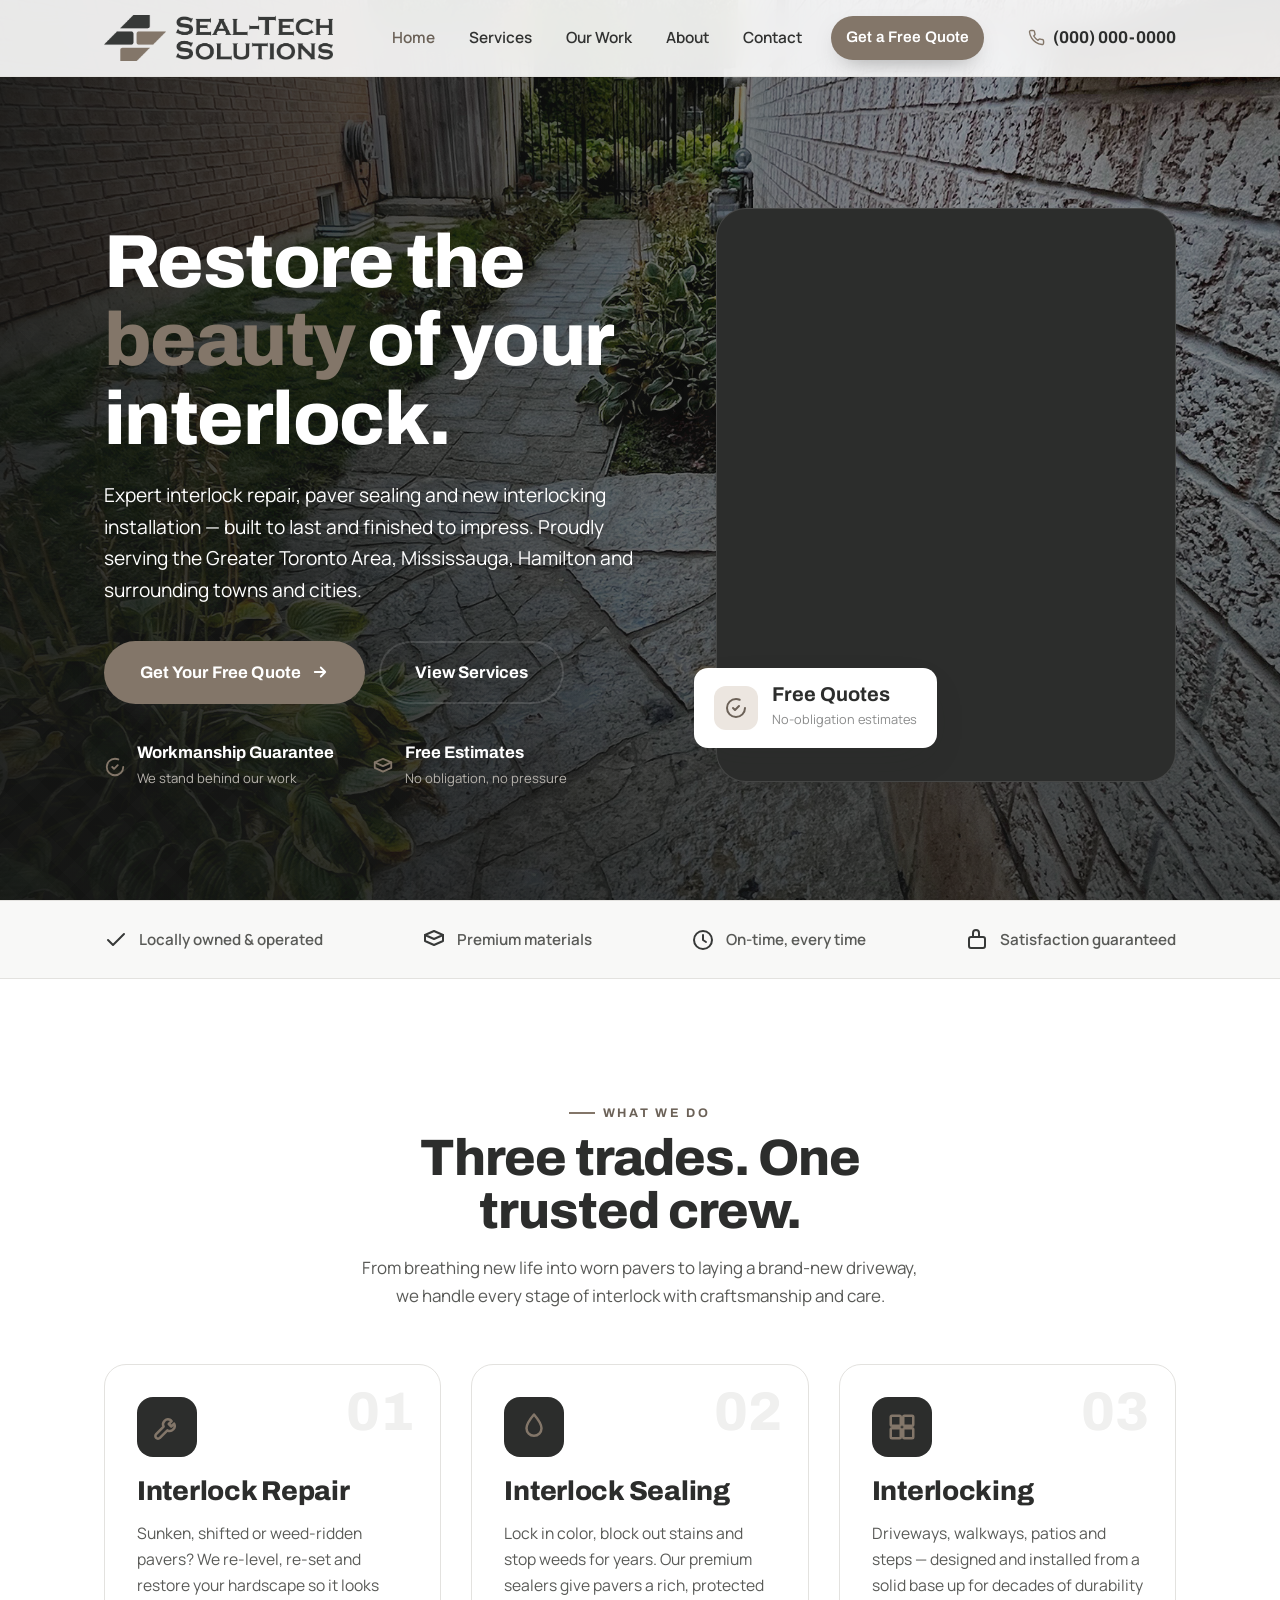
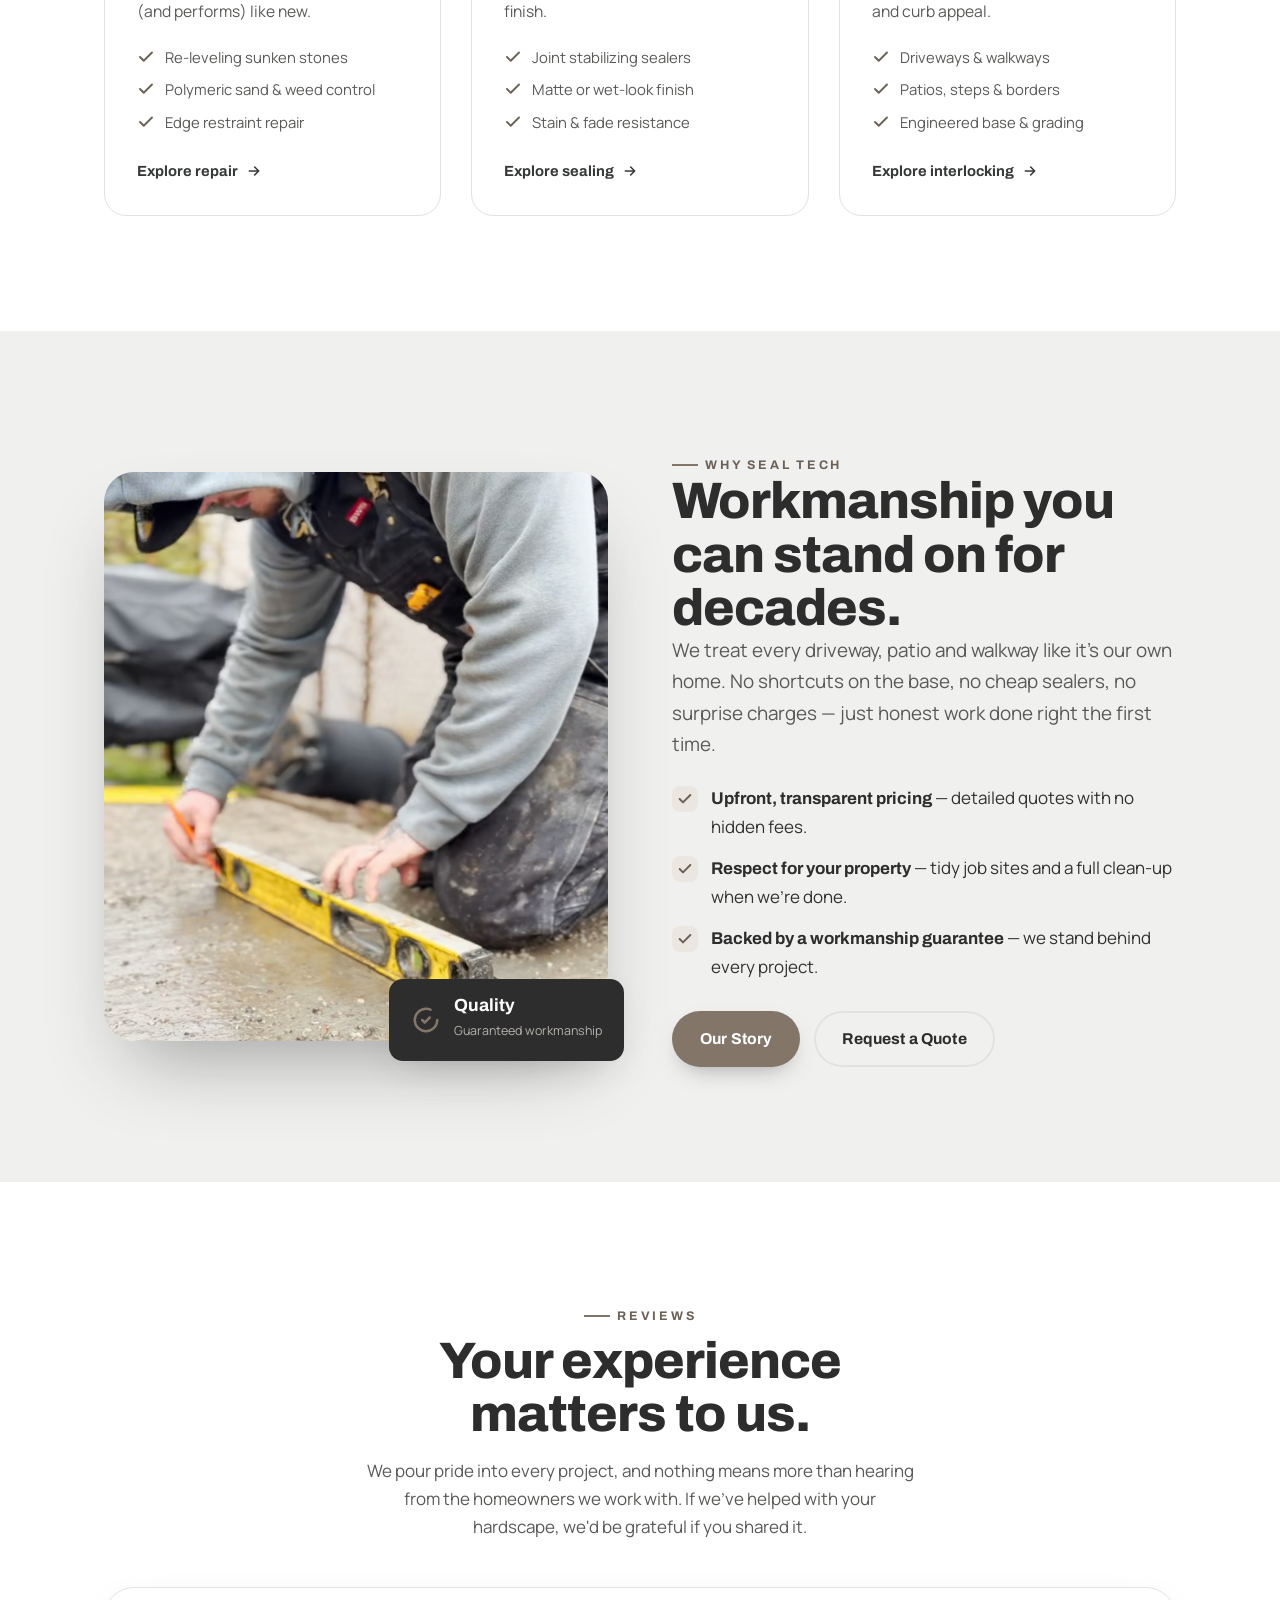
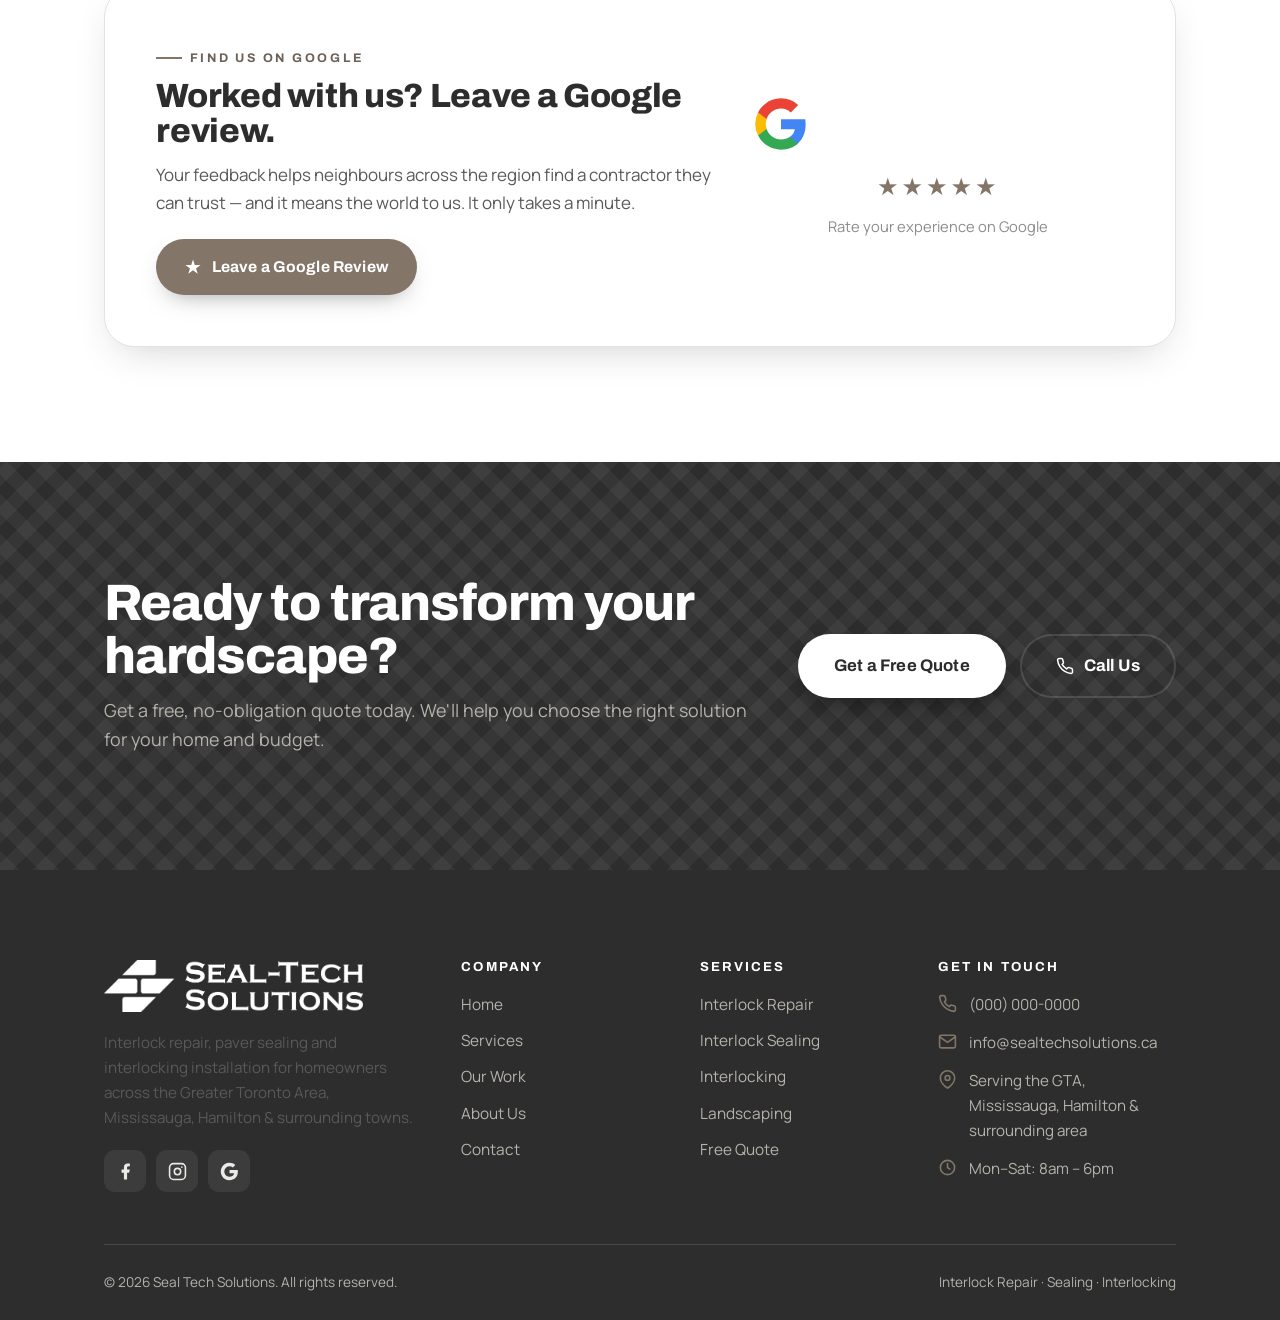
==== index.html @ 2e213508 "Add files via upload" ====
<!DOCTYPE html>
<html lang="en">
<head>
  <meta charset="UTF-8" />
  <meta name="viewport" content="width=device-width, initial-scale=1.0" />
  <title>Seal Tech Solutions | Interlock Repair, Sealing &amp; Interlocking — GTA, Mississauga &amp; Hamilton</title>
  <meta name="description" content="Seal Tech Solutions delivers expert interlock repair, paver sealing and interlocking installation across the Greater Toronto Area, Mississauga, Hamilton & surrounding towns and cities. Get a free quote today." />
  <meta name="theme-color" content="#373938" />
  <link rel="icon" href="assets/favicon.svg" type="image/svg+xml" />

  <!-- Open Graph -->
  <meta property="og:title" content="Seal Tech Solutions — Interlock Repair, Sealing & Interlocking" />
  <meta property="og:description" content="Professional interlock repair, paver sealing and interlocking across the Greater Toronto Area, Mississauga & Hamilton." />
  <meta property="og:type" content="website" />

  <!-- Fonts -->
  <link rel="preconnect" href="https://fonts.googleapis.com" />
  <link rel="preconnect" href="https://fonts.gstatic.com" crossorigin />
  <link href="https://fonts.googleapis.com/css2?family=Archivo:wght@500;600;700;800;900&family=Manrope:wght@400;500;600;700&display=swap" rel="stylesheet" />

  <link rel="stylesheet" href="css/styles.css" />

  <!-- Local business structured data (helps Google) -->
  <script type="application/ld+json">
  {
    "@context": "https://schema.org",
    "@type": "GeneralContractor",
    "name": "Seal Tech Solutions",
    "description": "Interlock repair, paver sealing and interlocking installation.",
    "areaServed": ["Greater Toronto Area","Mississauga","Hamilton","Oakville","Burlington","Brampton","Vaughan","Markham","Milton"],
    "telephone": "+1-000-000-0000",
    "email": "info@sealtechsolutions.ca",
    "priceRange": "$$"
  }
  </script>
</head>
<body>
  <div class="scrim"></div>

  <!-- ===================== HEADER ===================== -->
  <header class="site-header">
    <div class="wrap">
      <a href="index.html" class="logo" aria-label="Seal-Tech Solutions home">
        <img class="logo-img" src="assets/sts-logo-dark.png" alt="Seal-Tech Solutions" />
      </a>

      <nav class="nav" aria-label="Primary">
        <a href="index.html" class="active">Home</a>
        <a href="services.html">Services</a>
        <a href="gallery.html">Our Work</a>
        <a href="about.html">About</a>
        <a href="contact.html">Contact</a>
        <div class="nav-cta"><a href="contact.html" class="btn">Get a Free Quote</a></div>
      </nav>

      <div class="nav-tools">
        <a href="tel:+10000000000" class="nav-phone">
          <svg viewBox="0 0 24 24" fill="none" stroke="currentColor" stroke-width="2" stroke-linecap="round" stroke-linejoin="round"><path d="M22 16.92v3a2 2 0 0 1-2.18 2 19.79 19.79 0 0 1-8.63-3.07 19.5 19.5 0 0 1-6-6 19.79 19.79 0 0 1-3.07-8.67A2 2 0 0 1 4.11 2h3a2 2 0 0 1 2 1.72c.13.96.36 1.9.7 2.81a2 2 0 0 1-.45 2.11L8.09 9.91a16 16 0 0 0 6 6l1.27-1.27a2 2 0 0 1 2.11-.45c.91.34 1.85.57 2.81.7A2 2 0 0 1 22 16.92z"/></svg>
          <span>(000) 000-0000</span>
        </a>
        <button class="nav-toggle" aria-label="Toggle menu" aria-expanded="false"><span></span></button>
      </div>
    </div>
  </header>

  <!-- ===================== HERO ===================== -->
  <section class="hero">
    <div class="hero__bg"></div>
    <div class="wrap">
      <div class="hero__grid">
        <div class="hero__copy">
          <h1 class="reveal">Restore the <span class="hl">beauty</span> of your interlock.</h1>
          <p class="reveal" data-d="2">Expert interlock repair, paver sealing and new interlocking installation — built to last and finished to impress. Proudly serving the Greater Toronto Area, Mississauga, Hamilton and surrounding towns and cities.</p>
          <div class="btn-row reveal" data-d="3">
            <a href="contact.html" class="btn btn--lg">Get Your Free Quote
              <svg viewBox="0 0 24 24" fill="none" stroke="currentColor" stroke-width="2.4" stroke-linecap="round" stroke-linejoin="round"><path d="M5 12h14M13 6l6 6-6 6"/></svg>
            </a>
            <a href="services.html" class="btn btn--ghost-dark btn--lg">View Services</a>
          </div>

          <div class="hero__trust reveal" data-d="4">
            <div class="t">
              <svg viewBox="0 0 24 24" fill="none" stroke="currentColor" stroke-width="2" stroke-linecap="round" stroke-linejoin="round"><path d="M9 12l2 2 4-4"/><path d="M21 12c0 4.97-4.03 9-9 9s-9-4.03-9-9 4.03-9 9-9c1.3 0 2.54.28 3.66.77"/></svg>
              <div><b>Workmanship Guarantee</b><span>We stand behind our work</span></div>
            </div>
            <div class="t">
              <svg viewBox="0 0 24 24" fill="none" stroke="currentColor" stroke-width="2" stroke-linecap="round" stroke-linejoin="round"><path d="M3 7l9-4 9 4-9 4-9-4z"/><path d="M3 7v6l9 4 9-4V7"/></svg>
              <div><b>Free Estimates</b><span>No obligation, no pressure</span></div>
            </div>
          </div>
        </div>

        <div class="hero__visual reveal" data-d="3">
          <div class="hero__card">
            <video class="hero__video" src="assets/sts-hero.mp4" autoplay muted loop playsinline preload="auto" aria-label="Seal-Tech Solutions crew at work"></video>
          </div>
          <div class="hero__chip">
            <span class="ic"><svg viewBox="0 0 24 24" fill="none" stroke="currentColor" stroke-width="2" stroke-linecap="round" stroke-linejoin="round"><path d="M9 12l2 2 4-4"/><path d="M21 12c0 4.97-4.03 9-9 9s-9-4.03-9-9 4.03-9 9-9c1.3 0 2.54.28 3.66.77"/></svg></span>
            <div><b style="font-size:1.25rem">Free Quotes</b><span>No-obligation estimates</span></div>
          </div>
        </div>
      </div>
    </div>
  </section>

  <!-- ===================== TRUST BAR ===================== -->
  <div class="trustbar">
    <div class="wrap">
      <div class="ti"><svg viewBox="0 0 24 24" fill="none" stroke="currentColor" stroke-width="2" stroke-linecap="round" stroke-linejoin="round"><path d="M20 6L9 17l-5-5"/></svg> Locally owned &amp; operated</div>
      <div class="ti"><svg viewBox="0 0 24 24" fill="none" stroke="currentColor" stroke-width="2" stroke-linecap="round" stroke-linejoin="round"><path d="M3 7l9-4 9 4-9 4-9-4z"/><path d="M3 7v6l9 4 9-4V7"/></svg> Premium materials</div>
      <div class="ti"><svg viewBox="0 0 24 24" fill="none" stroke="currentColor" stroke-width="2" stroke-linecap="round" stroke-linejoin="round"><circle cx="12" cy="12" r="9"/><path d="M12 7v5l3 2"/></svg> On-time, every time</div>
      <div class="ti"><svg viewBox="0 0 24 24" fill="none" stroke="currentColor" stroke-width="2" stroke-linecap="round" stroke-linejoin="round"><path d="M14 9V5a3 3 0 0 0-6 0v4"/><rect x="4" y="9" width="16" height="11" rx="2"/></svg> Satisfaction guaranteed</div>
    </div>
  </div>

  <!-- ===================== SERVICES ===================== -->
  <section class="section" id="services">
    <div class="wrap">
      <div class="head center reveal">
        <span class="eyebrow">What We Do</span>
        <h2>Three trades. One trusted crew.</h2>
        <p>From breathing new life into worn pavers to laying a brand-new driveway, we handle every stage of interlock with craftsmanship and care.</p>
      </div>

      <div class="grid cols-3" style="margin-top: 54px">
        <!-- Repair -->
        <article class="card svc reveal" data-d="1">
          <span class="svc__num">01</span>
          <div class="svc__ic"><svg viewBox="0 0 24 24" fill="none" stroke="currentColor" stroke-width="2" stroke-linecap="round" stroke-linejoin="round"><path d="M14.7 6.3a4 4 0 0 0-5.4 5.4l-6 6a2 2 0 1 0 3 3l6-6a4 4 0 0 0 5.4-5.4l-2.3 2.3-2-2 2.3-2.3z"/></svg></div>
          <h3>Interlock Repair</h3>
          <p>Sunken, shifted or weed-ridden pavers? We re-level, re-set and restore your hardscape so it looks (and performs) like new.</p>
          <ul>
            <li><svg viewBox="0 0 24 24" fill="none" stroke="currentColor" stroke-width="2.5" stroke-linecap="round" stroke-linejoin="round"><path d="M20 6L9 17l-5-5"/></svg> Re-leveling sunken stones</li>
            <li><svg viewBox="0 0 24 24" fill="none" stroke="currentColor" stroke-width="2.5" stroke-linecap="round" stroke-linejoin="round"><path d="M20 6L9 17l-5-5"/></svg> Polymeric sand &amp; weed control</li>
            <li><svg viewBox="0 0 24 24" fill="none" stroke="currentColor" stroke-width="2.5" stroke-linecap="round" stroke-linejoin="round"><path d="M20 6L9 17l-5-5"/></svg> Edge restraint repair</li>
          </ul>
          <a href="services.html#repair" class="svc__link">Explore repair
            <svg viewBox="0 0 24 24" fill="none" stroke="currentColor" stroke-width="2.4" stroke-linecap="round" stroke-linejoin="round"><path d="M5 12h14M13 6l6 6-6 6"/></svg>
          </a>
        </article>

        <!-- Sealing -->
        <article class="card svc reveal" data-d="2">
          <span class="svc__num">02</span>
          <div class="svc__ic"><svg viewBox="0 0 24 24" fill="none" stroke="currentColor" stroke-width="2" stroke-linecap="round" stroke-linejoin="round"><path d="M12 2s6 7 6 11a6 6 0 0 1-12 0c0-4 6-11 6-11z"/></svg></div>
          <h3>Interlock Sealing</h3>
          <p>Lock in color, block out stains and stop weeds for years. Our premium sealers give pavers a rich, protected finish.</p>
          <ul>
            <li><svg viewBox="0 0 24 24" fill="none" stroke="currentColor" stroke-width="2.5" stroke-linecap="round" stroke-linejoin="round"><path d="M20 6L9 17l-5-5"/></svg> Joint stabilizing sealers</li>
            <li><svg viewBox="0 0 24 24" fill="none" stroke="currentColor" stroke-width="2.5" stroke-linecap="round" stroke-linejoin="round"><path d="M20 6L9 17l-5-5"/></svg> Matte or wet-look finish</li>
            <li><svg viewBox="0 0 24 24" fill="none" stroke="currentColor" stroke-width="2.5" stroke-linecap="round" stroke-linejoin="round"><path d="M20 6L9 17l-5-5"/></svg> Stain &amp; fade resistance</li>
          </ul>
          <a href="services.html#sealing" class="svc__link">Explore sealing
            <svg viewBox="0 0 24 24" fill="none" stroke="currentColor" stroke-width="2.4" stroke-linecap="round" stroke-linejoin="round"><path d="M5 12h14M13 6l6 6-6 6"/></svg>
          </a>
        </article>

        <!-- Interlocking -->
        <article class="card svc reveal" data-d="3">
          <span class="svc__num">03</span>
          <div class="svc__ic"><svg viewBox="0 0 24 24" fill="none" stroke="currentColor" stroke-width="2" stroke-linecap="round" stroke-linejoin="round"><rect x="3" y="3" width="8" height="8" rx="1"/><rect x="13" y="3" width="8" height="8" rx="1"/><rect x="3" y="13" width="8" height="8" rx="1"/><rect x="13" y="13" width="8" height="8" rx="1"/></svg></div>
          <h3>Interlocking</h3>
          <p>Driveways, walkways, patios and steps — designed and installed from a solid base up for decades of durability and curb appeal.</p>
          <ul>
            <li><svg viewBox="0 0 24 24" fill="none" stroke="currentColor" stroke-width="2.5" stroke-linecap="round" stroke-linejoin="round"><path d="M20 6L9 17l-5-5"/></svg> Driveways &amp; walkways</li>
            <li><svg viewBox="0 0 24 24" fill="none" stroke="currentColor" stroke-width="2.5" stroke-linecap="round" stroke-linejoin="round"><path d="M20 6L9 17l-5-5"/></svg> Patios, steps &amp; borders</li>
            <li><svg viewBox="0 0 24 24" fill="none" stroke="currentColor" stroke-width="2.5" stroke-linecap="round" stroke-linejoin="round"><path d="M20 6L9 17l-5-5"/></svg> Engineered base &amp; grading</li>
          </ul>
          <a href="services.html#interlocking" class="svc__link">Explore interlocking
            <svg viewBox="0 0 24 24" fill="none" stroke="currentColor" stroke-width="2.4" stroke-linecap="round" stroke-linejoin="round"><path d="M5 12h14M13 6l6 6-6 6"/></svg>
          </a>
        </article>
      </div>
    </div>
  </section>

  <!-- ===================== WHY CHOOSE / SPLIT ===================== -->
  <section class="section section--mist">
    <div class="wrap">
      <div class="split">
        <div class="split__media reveal">
          <img src="assets/why-jack.png" alt="Seal-Tech Solutions crew leveling pavers with precision" style="width:100%;height:auto;display:block;border-radius:var(--r-xl);box-shadow:var(--shadow-lg)" />
          <div class="media-badge">
            <svg viewBox="0 0 24 24" fill="none" stroke="currentColor" stroke-width="2" stroke-linecap="round" stroke-linejoin="round"><path d="M9 12l2 2 4-4"/><path d="M21 12c0 4.97-4.03 9-9 9s-9-4.03-9-9 4.03-9 9-9c1.3 0 2.54.28 3.66.77"/></svg>
            <div><b style="font-size:1.1rem">Quality</b><span>Guaranteed workmanship</span></div>
          </div>
        </div>
        <div class="split__copy reveal" data-d="1">
          <span class="eyebrow">Why Seal Tech</span>
          <h2>Workmanship you can stand on for decades.</h2>
          <p class="lead">We treat every driveway, patio and walkway like it's our own home. No shortcuts on the base, no cheap sealers, no surprise charges — just honest work done right the first time.</p>
          <ul class="checklist">
            <li><span class="ck"><svg viewBox="0 0 24 24" fill="none" stroke="currentColor" stroke-width="3" stroke-linecap="round" stroke-linejoin="round"><path d="M20 6L9 17l-5-5"/></svg></span><span><b>Upfront, transparent pricing</b> — detailed quotes with no hidden fees.</span></li>
            <li><span class="ck"><svg viewBox="0 0 24 24" fill="none" stroke="currentColor" stroke-width="3" stroke-linecap="round" stroke-linejoin="round"><path d="M20 6L9 17l-5-5"/></svg></span><span><b>Respect for your property</b> — tidy job sites and a full clean-up when we're done.</span></li>
            <li><span class="ck"><svg viewBox="0 0 24 24" fill="none" stroke="currentColor" stroke-width="3" stroke-linecap="round" stroke-linejoin="round"><path d="M20 6L9 17l-5-5"/></svg></span><span><b>Backed by a workmanship guarantee</b> — we stand behind every project.</span></li>
          </ul>
          <div class="btn-row" style="margin-top:30px">
            <a href="about.html" class="btn">Our Story</a>
            <a href="contact.html" class="btn btn--ghost">Request a Quote</a>
          </div>
        </div>
      </div>
    </div>
  </section>

  <!-- ===================== REVIEWS + GOOGLE CTA ===================== -->
  <section class="section" id="reviews">
    <div class="wrap">
      <div class="head center reveal">
        <span class="eyebrow">Reviews</span>
        <h2>Your experience matters to us.</h2>
        <p>We pour pride into every project, and nothing means more than hearing from the homeowners we work with. If we've helped with your hardscape, we'd be grateful if you shared it.</p>
      </div>

      <!-- Google review collection CTA -->
      <div class="gcta reveal" style="margin-top:46px">
        <div class="gcta__copy">
          <span class="eyebrow">Find Us On Google</span>
          <h3 style="font-size:clamp(1.5rem,3vw,2.1rem);margin-top:10px">Worked with us? Leave a Google review.</h3>
          <p style="margin-top:12px">Your feedback helps neighbours across the region find a contractor they can trust — and it means the world to us. It only takes a minute.</p>
          <div class="btn-row" style="margin-top:22px">
            <!-- TODO: replace href with your Google review short-link (e.g. https://g.page/r/XXXX/review) -->
            <a href="https://search.google.com/local/writereview?placeid=YOUR_PLACE_ID" target="_blank" rel="noopener" class="btn">
              <svg viewBox="0 0 24 24" width="18" height="18"><path fill="#fff" d="M12 2l2.4 7.4H22l-6 4.5 2.3 7.1-6.3-4.6L5.7 21l2.3-7.1-6-4.5h7.6z"/></svg>
              Leave a Google Review
            </a>
          </div>
        </div>
        <div class="gcta__score">
          <svg viewBox="0 0 24 24" width="56" height="56" aria-hidden="true"><path fill="#4285F4" d="M22.56 12.25c0-.78-.07-1.53-.2-2.25H12v4.26h5.92a5.06 5.06 0 0 1-2.2 3.32v2.77h3.57c2.08-1.92 3.27-4.74 3.27-8.1z"/><path fill="#34A853" d="M12 23c2.97 0 5.46-.98 7.28-2.66l-3.57-2.77c-.98.66-2.23 1.06-3.71 1.06-2.86 0-5.29-1.93-6.16-4.53H2.18v2.84A11 11 0 0 0 12 23z"/><path fill="#FBBC05" d="M5.84 14.1a6.6 6.6 0 0 1 0-4.2V7.06H2.18a11 11 0 0 0 0 9.88l3.66-2.84z"/><path fill="#EA4335" d="M12 5.38c1.62 0 3.06.56 4.21 1.64l3.15-3.15C17.45 2.09 14.97 1 12 1 7.7 1 3.99 3.47 2.18 7.06l3.66 2.84C6.71 7.31 9.14 5.38 12 5.38z"/></svg>
          <div class="stars" style="margin-top:14px">★★★★★</div>
          <div class="sub">Rate your experience on Google</div>
        </div>
      </div>
    </div>
  </section>

  <!-- ===================== CTA BAND ===================== -->
  <section class="section ctaband paver-bg">
    <div class="wrap">
      <div class="inner">
        <div class="reveal">
          <h2>Ready to transform your hardscape?</h2>
          <p>Get a free, no-obligation quote today. We'll help you choose the right solution for your home and budget.</p>
        </div>
        <div class="btn-row reveal" data-d="1">
          <a href="contact.html" class="btn btn--on-dark btn--lg">Get a Free Quote</a>
          <a href="tel:+10000000000" class="btn btn--ghost-dark btn--lg">
            <svg viewBox="0 0 24 24" fill="none" stroke="currentColor" stroke-width="2" stroke-linecap="round" stroke-linejoin="round"><path d="M22 16.92v3a2 2 0 0 1-2.18 2 19.79 19.79 0 0 1-8.63-3.07 19.5 19.5 0 0 1-6-6 19.79 19.79 0 0 1-3.07-8.67A2 2 0 0 1 4.11 2h3a2 2 0 0 1 2 1.72c.13.96.36 1.9.7 2.81a2 2 0 0 1-.45 2.11L8.09 9.91a16 16 0 0 0 6 6l1.27-1.27a2 2 0 0 1 2.11-.45c.91.34 1.85.57 2.81.7A2 2 0 0 1 22 16.92z"/></svg>
            Call Us
          </a>
        </div>
      </div>
    </div>
  </section>

  <!-- ===================== FOOTER ===================== -->
  <footer class="footer">
    <div class="wrap">
      <div class="footer__top">
        <div>
          <a href="index.html" class="logo">
            <img class="logo-img logo-img--light" src="assets/sts-logo.png" alt="Seal-Tech Solutions" style="height:52px" />
          </a>
          <p class="footer__about">Interlock repair, paver sealing and interlocking installation for homeowners across the Greater Toronto Area, Mississauga, Hamilton &amp; surrounding towns.</p>
          <div class="footer__social">
            <a href="#" aria-label="Facebook"><svg viewBox="0 0 24 24" fill="currentColor"><path d="M14 13.5h2.5l1-4H14v-2c0-1.03 0-2 2-2h1.5V2.14c-.33-.04-1.57-.14-2.88-.14C11.9 2 10 3.66 10 6.7v2.8H7v4h3V22h4z"/></svg></a>
            <a href="#" aria-label="Instagram"><svg viewBox="0 0 24 24" fill="none" stroke="currentColor" stroke-width="2"><rect x="2" y="2" width="20" height="20" rx="5"/><circle cx="12" cy="12" r="4"/><circle cx="17.5" cy="6.5" r="1" fill="currentColor" stroke="none"/></svg></a>
            <a href="#" aria-label="Google"><svg viewBox="0 0 24 24"><path fill="currentColor" d="M22.56 12.25c0-.78-.07-1.53-.2-2.25H12v4.26h5.92a5.06 5.06 0 0 1-2.2 3.32v2.77h3.57c2.08-1.92 3.27-4.74 3.27-8.1zM12 23c2.97 0 5.46-.98 7.28-2.66l-3.57-2.77c-.98.66-2.23 1.06-3.71 1.06-2.86 0-5.29-1.93-6.16-4.53H2.18v2.84A11 11 0 0 0 12 23zm-6.16-8.9a6.6 6.6 0 0 1 0-4.2V7.06H2.18a11 11 0 0 0 0 9.88zM12 5.38c1.62 0 3.06.56 4.21 1.64l3.15-3.15C17.45 2.09 14.97 1 12 1 7.7 1 3.99 3.47 2.18 7.06l3.66 2.84C6.71 7.31 9.14 5.38 12 5.38z"/></svg></a>
          </div>
        </div>
        <div>
          <h4>Company</h4>
          <div class="footer__links">
            <a href="index.html">Home</a>
            <a href="services.html">Services</a>
            <a href="gallery.html">Our Work</a>
            <a href="about.html">About Us</a>
            <a href="contact.html">Contact</a>
          </div>
        </div>
        <div>
          <h4>Services</h4>
          <div class="footer__links">
            <a href="services.html#repair">Interlock Repair</a>
            <a href="services.html#sealing">Interlock Sealing</a>
            <a href="services.html#interlocking">Interlocking</a>
            <a href="services.html#landscaping">Landscaping</a>
            <a href="contact.html">Free Quote</a>
          </div>
        </div>
        <div>
          <h4>Get In Touch</h4>
          <ul class="footer__contact">
            <li><svg viewBox="0 0 24 24" fill="none" stroke="currentColor" stroke-width="2" stroke-linecap="round" stroke-linejoin="round"><path d="M22 16.92v3a2 2 0 0 1-2.18 2 19.79 19.79 0 0 1-8.63-3.07 19.5 19.5 0 0 1-6-6 19.79 19.79 0 0 1-3.07-8.67A2 2 0 0 1 4.11 2h3a2 2 0 0 1 2 1.72c.13.96.36 1.9.7 2.81a2 2 0 0 1-.45 2.11L8.09 9.91a16 16 0 0 0 6 6l1.27-1.27a2 2 0 0 1 2.11-.45c.91.34 1.85.57 2.81.7A2 2 0 0 1 22 16.92z"/></svg> <a href="tel:+10000000000">(000) 000-0000</a></li>
            <li><svg viewBox="0 0 24 24" fill="none" stroke="currentColor" stroke-width="2" stroke-linecap="round" stroke-linejoin="round"><rect x="2" y="4" width="20" height="16" rx="2"/><path d="m22 6-10 7L2 6"/></svg> <a href="mailto:info@sealtechsolutions.ca">info@sealtechsolutions.ca</a></li>
            <li><svg viewBox="0 0 24 24" fill="none" stroke="currentColor" stroke-width="2" stroke-linecap="round" stroke-linejoin="round"><path d="M21 10c0 7-9 13-9 13s-9-6-9-13a9 9 0 0 1 18 0z"/><circle cx="12" cy="10" r="3"/></svg> Serving the GTA, Mississauga, Hamilton &amp; surrounding area</li>
            <li><svg viewBox="0 0 24 24" fill="none" stroke="currentColor" stroke-width="2" stroke-linecap="round" stroke-linejoin="round"><circle cx="12" cy="12" r="9"/><path d="M12 7v5l3 2"/></svg> Mon–Sat: 8am – 6pm</li>
          </ul>
        </div>
      </div>
      <div class="footer__bottom">
        <span>© <span id="year">2026</span> Seal Tech Solutions. All rights reserved.</span>
        <span>Interlock Repair · Sealing · Interlocking</span>
      </div>
    </div>
  </footer>

  <script src="js/main.js"></script>
</body>
</html>
---- css/styles.css ----
/* =====================================================================
   SEAL TECH SOLUTIONS — Design System
   Interlock Repair · Sealing · Interlocking
   Palette: Clean Slate Blue (deep navy + steel) with warm amber accent
   Type:    Archivo (display) + Manrope (body)
   ===================================================================== */

/* ----------  Design Tokens  ---------- */
:root {
  /* Brand palette — Seal-Tech Solutions
     #373938 charcoal · #837669 taupe · #8b8c8c grey · white
     (variable names kept from the original system; repointed to brand colors) */
  --ink:        #2C2D2C;   /* deepest charcoal (derived for contrast) */
  --navy:       #373938;   /* BRAND charcoal — primary dark */
  --navy-700:   #4A4C4A;   /* lifted charcoal */
  --steel:      #8b8c8c;   /* BRAND grey — secondary */
  --steel-200:  #C9CAC9;   /* soft grey */
  --mist:       #F0F0EF;   /* light section bg (warm grey tint) */
  --mist-2:     #F8F8F7;   /* lightest */
  --paper:      #FFFFFF;
  --accent:     #837669;   /* BRAND taupe — CTAs, accents, stars */
  --accent-600: #6B6157;   /* taupe pressed / darker for text on white */
  --accent-soft:#ECE6E0;   /* taupe tint bg */

  /* Text */
  --text:       #313231;
  --text-soft:  #595A57;
  --text-mute:  #8b8c8c;
  --on-dark:    #ECEAE7;
  --on-dark-mute:#B6B2AC;

  /* Lines & surfaces */
  --line:       #E3E2DF;
  --line-dark:  rgba(255,255,255,.13);

  /* Type families */
  --font-display: "Archivo", "Arial Narrow", sans-serif;
  --font-body:    "Manrope", system-ui, sans-serif;

  /* Radii */
  --r-sm: 8px;
  --r:    14px;
  --r-lg: 22px;
  --r-xl: 30px;

  /* Shadows */
  --shadow-sm: 0 2px 8px rgba(40,41,40,.07);
  --shadow:    0 14px 40px -16px rgba(40,41,40,.26);
  --shadow-lg: 0 40px 80px -28px rgba(40,41,40,.42);

  /* Layout */
  --maxw: 1200px;
  --gutter: clamp(20px, 5vw, 64px);

  --ease: cubic-bezier(.22,.61,.36,1);
}

/* ----------  Reset  ---------- */
*, *::before, *::after { box-sizing: border-box; }
* { margin: 0; }
html { scroll-behavior: smooth; -webkit-text-size-adjust: 100%; }
body {
  font-family: var(--font-body);
  color: var(--text);
  background: var(--paper);
  line-height: 1.65;
  font-size: 17px;
  -webkit-font-smoothing: antialiased;
  text-rendering: optimizeLegibility;
  overflow-x: hidden;
}
img, svg, video { display: block; max-width: 100%; }
a { color: inherit; text-decoration: none; }
button { font: inherit; cursor: pointer; border: none; background: none; }
ul { list-style: none; padding: 0; }
:focus-visible { outline: 3px solid var(--accent); outline-offset: 3px; border-radius: 4px; }

/* ----------  Typography  ---------- */
h1, h2, h3, h4 {
  font-family: var(--font-display);
  font-weight: 800;
  line-height: 1.04;
  letter-spacing: -0.02em;
  color: var(--ink);
}
h1 { font-size: clamp(2.6rem, 6vw, 4.7rem); }
h2 { font-size: clamp(2rem, 4.4vw, 3.2rem); }
h3 { font-size: clamp(1.3rem, 2.4vw, 1.7rem); letter-spacing: -0.01em; }
p  { color: var(--text-soft); }

.eyebrow {
  font-family: var(--font-display);
  font-weight: 700;
  font-size: .78rem;
  letter-spacing: .22em;
  text-transform: uppercase;
  color: var(--accent-600);
  display: inline-flex;
  align-items: center;
  gap: .6em;
}
.eyebrow::before {
  content: "";
  width: 26px; height: 2px;
  background: var(--accent);
  display: inline-block;
}
.eyebrow.on-dark { color: var(--accent); }

.lead { font-size: 1.18rem; color: var(--text-soft); max-width: 60ch; }

/* ----------  Layout helpers  ---------- */
.wrap { width: 100%; max-width: var(--maxw); margin-inline: auto; padding-inline: var(--gutter); }
.section { padding-block: clamp(64px, 9vw, 130px); position: relative; }
.section--tight { padding-block: clamp(48px, 6vw, 80px); }
.section--mist { background: var(--mist); }
.section--ink {
  background:
    radial-gradient(1200px 600px at 80% -10%, rgba(139,140,140,.20), transparent 60%),
    radial-gradient(900px 500px at 0% 110%, rgba(131,118,105,.22), transparent 55%),
    var(--ink);
  color: var(--on-dark);
}
.section--ink h1, .section--ink h2, .section--ink h3 { color: #fff; }
.section--ink p { color: var(--on-dark-mute); }

.center { text-align: center; }
.center .lead { margin-inline: auto; }
.head { max-width: 56ch; }
.head.center { margin-inline: auto; }
.head h2 { margin-top: .5rem; }
.head p { margin-top: 1rem; }

.grid { display: grid; gap: clamp(18px, 2.4vw, 30px); }
.cols-2 { grid-template-columns: repeat(2, 1fr); }
.cols-3 { grid-template-columns: repeat(3, 1fr); }
.cols-4 { grid-template-columns: repeat(4, 1fr); }

/* ----------  Herringbone paver texture  ---------- */
.paver-bg {
  background-color: var(--ink);
  background-image:
    repeating-linear-gradient(45deg,  rgba(255,255,255,.045) 0 14px, transparent 14px 28px),
    repeating-linear-gradient(-45deg, rgba(255,255,255,.045) 0 14px, transparent 14px 28px);
}

/* ----------  Buttons  ---------- */
.btn {
  --b: var(--accent);
  display: inline-flex; align-items: center; justify-content: center; gap: .6em;
  font-family: var(--font-display);
  font-weight: 700;
  font-size: .98rem;
  letter-spacing: .01em;
  padding: 15px 28px;
  border-radius: 999px;
  background: var(--b);
  color: #fff;
  position: relative;
  transition: transform .25s var(--ease), box-shadow .25s var(--ease), background .2s;
  box-shadow: 0 10px 24px -12px rgba(55,57,56,.55);
  white-space: nowrap;
}
.btn:hover { transform: translateY(-2px); box-shadow: 0 16px 32px -12px rgba(55,57,56,.6); background: var(--accent-600); }
.btn:active { transform: translateY(0); }
.btn svg { width: 18px; height: 18px; }

.btn--ghost {
  background: transparent;
  color: var(--ink);
  box-shadow: inset 0 0 0 2px var(--line);
}
.btn--ghost:hover { background: var(--ink); color: #fff; box-shadow: inset 0 0 0 2px var(--ink); }

.btn--on-dark { background: #fff; color: var(--ink); box-shadow: 0 12px 30px -12px rgba(0,0,0,.6); }
.btn--on-dark:hover { background: var(--accent); color: #fff; }

.btn--ghost-dark {
  background: transparent; color: #fff;
  box-shadow: inset 0 0 0 2px var(--line-dark);
}
.btn--ghost-dark:hover { background: rgba(255,255,255,.08); box-shadow: inset 0 0 0 2px rgba(255,255,255,.4); }

.btn--lg { padding: 18px 36px; font-size: 1.05rem; }
.btn-row { display: flex; flex-wrap: wrap; gap: 14px; }

/* ----------  Header / Nav  ---------- */
/* Solid header on all pages so the brand logo (charcoal/grey/taupe) stays legible. */
.site-header {
  position: fixed; inset: 0 0 auto 0; z-index: 100;
  transition: box-shadow .3s, padding .3s, background .3s;
  padding-block: 15px;
  background: rgba(255,255,255,.9);
  backdrop-filter: saturate(180%) blur(14px);
  box-shadow: 0 1px 0 var(--line);
}
.site-header .wrap { display: flex; align-items: center; justify-content: space-between; gap: 24px; }
.site-header.scrolled {
  background: rgba(255,255,255,.94);
  box-shadow: 0 1px 0 var(--line), var(--shadow-sm);
  padding-block: 9px;
}

/* Logo (image lockup) */
.logo { display: flex; align-items: center; }
.logo-img { height: 46px; width: auto; display: block; transition: height .3s var(--ease); }
.site-header.scrolled .logo-img { height: 40px; }
.logo-img--light { filter: brightness(0) invert(1); } /* white version for dark footer */

.nav { display: flex; align-items: center; gap: 4px; }
.nav a {
  font-weight: 600; font-size: .96rem; color: var(--text);
  padding: 9px 15px; border-radius: 999px; position: relative;
  transition: color .2s, background .2s;
}
.nav a:hover { color: var(--accent-600); }
.nav a.active { color: var(--accent-600); }
.nav-cta { margin-left: 10px; }
/* keep the nav CTA button text white over the taupe (overrides .nav a) */
.nav .btn, .nav .btn:hover { color: #fff; }

.nav-tools { display: flex; align-items: center; gap: 10px; }
.nav-phone {
  display: inline-flex; align-items: center; gap: 8px; font-weight: 700;
  font-family: var(--font-display); color: var(--ink);
}
.nav-phone svg { width: 17px; height: 17px; color: var(--accent); }

/* Mobile toggle */
.nav-toggle { display: none; width: 46px; height: 46px; border-radius: 12px; position: relative; z-index: 110; }
.nav-toggle span, .nav-toggle::before, .nav-toggle::after {
  content: ""; position: absolute; left: 12px; right: 12px; height: 2.5px; border-radius: 2px;
  background: var(--ink); transition: transform .3s var(--ease), opacity .2s;
}
.nav-toggle::before { top: 16px; }
.nav-toggle span { top: 22px; }
.nav-toggle::after { top: 28px; }
body.nav-open .nav-toggle::before { transform: translateY(6px) rotate(45deg); }
body.nav-open .nav-toggle span   { opacity: 0; }
body.nav-open .nav-toggle::after { transform: translateY(-6px) rotate(-45deg); }
body.nav-open .nav-toggle span, body.nav-open .nav-toggle::before, body.nav-open .nav-toggle::after { background: var(--ink); }

/* ----------  Hero  ---------- */
.hero {
  position: relative; min-height: 100svh; display: flex; align-items: center;
  color: #fff; overflow: hidden; padding-top: 90px;
}
/* hero photo background — used on the home hero and every interior page banner */
.hero__bg {
  position: absolute; inset: 0; z-index: 0;
  background-image: url("../assets/hero-bg.jpg");
  background-size: cover; background-position: center;
}
.hero__bg::before { /* dark overlay — heavier on the left so the copy pops */
  content: ""; position: absolute; inset: 0;
  background:
    linear-gradient(95deg, rgba(18,19,18,.9) 0%, rgba(18,19,18,.66) 42%, rgba(18,19,18,.38) 72%, rgba(18,19,18,.5) 100%),
    linear-gradient(to top, rgba(18,19,18,.55), transparent 50%),
    radial-gradient(90% 80% at 5% 100%, rgba(131,118,105,.28), transparent 55%);
}
.hero__bg::after { /* subtle herringbone texture over the photo */
  content: ""; position: absolute; inset: 0; opacity: .25;
  background-image:
    repeating-linear-gradient(45deg,  rgba(255,255,255,.04) 0 16px, transparent 16px 32px),
    repeating-linear-gradient(-45deg, rgba(255,255,255,.04) 0 16px, transparent 16px 32px);
  -webkit-mask-image: linear-gradient(to bottom, transparent, #000 40%);
          mask-image: linear-gradient(to bottom, transparent, #000 40%);
}
.hero .wrap { position: relative; z-index: 2; width: 100%; }
.hero__grid { display: grid; grid-template-columns: 1.1fr .9fr; gap: 50px; align-items: center; }

.hero__badge {
  display: inline-flex; align-items: center; gap: 10px; padding: 8px 16px 8px 8px;
  background: rgba(255,255,255,.08); border: 1px solid rgba(255,255,255,.16);
  border-radius: 999px; font-size: .82rem; font-weight: 600; color: var(--on-dark);
  backdrop-filter: blur(6px);
}
.hero__badge .stars { color: var(--accent); letter-spacing: 1px; }
.hero__badge b { color: #fff; }
.hero__badge .pill { background: var(--accent); color: var(--ink); border-radius: 999px; padding: 3px 9px; font-weight: 800; font-size: .72rem; }

.hero h1 { color: #fff; margin: 24px 0 0; }
.hero h1 .hl { color: var(--accent); position: relative; white-space: nowrap; }
.hero p { color: #fff; font-size: 1.2rem; max-width: 48ch; margin-top: 22px; }
.hero .btn-row { margin-top: 34px; }

.hero__trust { margin-top: 40px; display: flex; flex-wrap: wrap; gap: 26px 38px; align-items: center; }
.hero__trust .t { display: flex; align-items: center; gap: 11px; }
.hero__trust .t svg { width: 22px; height: 22px; color: var(--accent); flex: none; }
.hero__trust .t b { display: block; color: #fff; font-family: var(--font-display); font-size: 1.05rem; line-height: 1.1; }
.hero__trust .t span { font-size: .82rem; color: var(--on-dark-mute); }

/* Hero visual card */
.hero__visual { position: relative; }
.hero__card {
  position: relative; border-radius: var(--r-xl); overflow: hidden; aspect-ratio: 4/5;
  box-shadow: var(--shadow-lg); border: 1px solid rgba(255,255,255,.12);
  background: var(--ink);
}
.hero__video { width: 100%; height: 100%; object-fit: cover; display: block; }
.hero__chip {
  position: absolute; left: -22px; bottom: 34px; z-index: 3;
  background: #fff; color: var(--ink); padding: 16px 20px; border-radius: var(--r);
  box-shadow: var(--shadow); display: flex; align-items: center; gap: 14px;
  animation: floaty 5s var(--ease) infinite;
}
.hero__chip .ic { width: 44px; height: 44px; border-radius: 12px; background: var(--accent-soft); display: grid; place-items: center; color: var(--accent-600); }
.hero__chip .ic svg { width: 24px; height: 24px; }
.hero__chip b { font-family: var(--font-display); font-size: 1.5rem; display: block; line-height: 1; }
.hero__chip span { font-size: .8rem; color: var(--text-mute); }
@keyframes floaty { 50% { transform: translateY(-12px); } }

/* ----------  Photo placeholders (swap with real photos)  ---------- */
.photo {
  position: relative; background: var(--navy); overflow: hidden;
  background-image:
    linear-gradient(135deg, rgba(255,255,255,.07), transparent 50%),
    repeating-linear-gradient(45deg, rgba(255,255,255,.045) 0 18px, transparent 18px 36px),
    linear-gradient(160deg, #4A4C4A, #2C2D2C);
  display: grid; place-items: center;
}
.photo .photo__label {
  font-family: var(--font-display); font-weight: 700; color: rgba(255,255,255,.6);
  font-size: .8rem; letter-spacing: .12em; text-transform: uppercase; text-align: center;
  padding: 16px; display: flex; flex-direction: column; align-items: center; gap: 10px;
}
.photo .photo__label svg { width: 38px; height: 38px; opacity: .55; }
/* real images fill the photo / before-after panes */
.photo > img, .ba-pane > img { position: absolute; inset: 0; width: 100%; height: 100%; object-fit: cover; display: block; }

/* ----------  Before / After placeholders  ----------
   Swap each .ba-pane background with a real <img> later (see README). */
.photo--ba { display: grid; grid-template-columns: 1fr 1fr; background: none; }
.ba-pane {
  position: relative; display: grid; place-items: center; overflow: hidden;
  background-image:
    repeating-linear-gradient(45deg, rgba(255,255,255,.045) 0 16px, transparent 16px 32px),
    linear-gradient(160deg, #57534E, #36352F);   /* "before" — muted, worn */
}
.ba-pane--after {
  background-image:
    linear-gradient(135deg, rgba(255,255,255,.10), transparent 55%),
    repeating-linear-gradient(45deg, rgba(255,255,255,.05) 0 16px, transparent 16px 32px),
    linear-gradient(160deg, #9A958E, #6E665C);    /* "after" — cleaner, taupe-lit */
}
.ba-pane + .ba-pane { box-shadow: -2px 0 0 rgba(255,255,255,.7); }
.ba-lab {
  position: absolute; top: 12px; left: 12px; z-index: 2;
  font-family: var(--font-display); font-weight: 700; font-size: .66rem; letter-spacing: .14em;
  text-transform: uppercase; color: #fff; padding: 5px 10px; border-radius: 6px;
  background: rgba(28,29,28,.78);
}
.ba-pane--after .ba-lab { background: var(--accent); }
.ba-pane .photo__label { color: rgba(255,255,255,.5); }
.ba-pane .photo__label svg { width: 28px; height: 28px; }
/* center divider knob */
.photo--ba::after {
  content: "‹ ›"; position: absolute; top: 50%; left: 50%; width: 36px; height: 36px;
  transform: translate(-50%,-50%); border-radius: 50%; z-index: 3;
  background: #fff; box-shadow: var(--shadow);
  display: grid; place-items: center; color: var(--accent);
  font-family: var(--font-display); font-weight: 800; font-size: .9rem; letter-spacing: -1px;
  pointer-events: none;
}
.gallery .tile { position: relative; }
.gallery .tile .photo--ba { position: absolute; inset: 0; }

/* ----------  Trust / logos strip  ---------- */
.trustbar { border-block: 1px solid var(--line); background: var(--mist-2); }
.trustbar .wrap { display: flex; flex-wrap: wrap; align-items: center; justify-content: space-between; gap: 24px; padding-block: 26px; }
.trustbar .ti { display: flex; align-items: center; gap: 11px; font-weight: 600; color: var(--text-soft); font-size: .95rem; }
.trustbar .ti svg { width: 24px; height: 24px; color: var(--navy); flex: none; }

/* ----------  Cards  ---------- */
.card {
  background: var(--paper); border: 1px solid var(--line); border-radius: var(--r-lg);
  padding: 32px; position: relative; transition: transform .3s var(--ease), box-shadow .3s, border-color .3s;
  overflow: hidden;
}
.card:hover { transform: translateY(-6px); box-shadow: var(--shadow); border-color: transparent; }

/* Service cards */
.svc {
  display: flex; flex-direction: column; gap: 16px;
}
.svc__num { position: absolute; top: 20px; right: 26px; font-family: var(--font-display); font-weight: 800; font-size: 3.4rem; color: var(--mist); line-height: 1; transition: color .3s; }
.svc:hover .svc__num { color: var(--accent-soft); }
.svc__ic { width: 60px; height: 60px; border-radius: 16px; background: var(--ink); color: var(--accent); display: grid; place-items: center; transition: transform .3s var(--ease); }
.svc:hover .svc__ic { transform: rotate(-6deg) scale(1.05); }
.svc__ic svg { width: 30px; height: 30px; }
.svc h3 { margin-top: 4px; }
.svc p { font-size: .98rem; }
.svc ul { display: flex; flex-direction: column; gap: 8px; margin-top: 4px; }
.svc ul li { display: flex; gap: 10px; align-items: flex-start; font-size: .93rem; color: var(--text-soft); }
.svc ul li svg { width: 18px; height: 18px; color: var(--accent-600); flex: none; margin-top: 3px; }
.svc__link { margin-top: auto; padding-top: 8px; font-family: var(--font-display); font-weight: 700; font-size: .92rem; color: var(--navy); display: inline-flex; align-items: center; gap: 8px; transition: gap .2s, color .2s; }
.svc:hover .svc__link { gap: 13px; color: var(--accent-600); }
.svc__link svg { width: 16px; height: 16px; }

/* Feature / why cards */
.feature { text-align: left; }
.feature .fic { width: 54px; height: 54px; border-radius: 14px; background: var(--accent-soft); color: var(--accent-600); display: grid; place-items: center; margin-bottom: 18px; }
.feature .fic svg { width: 27px; height: 27px; }
.feature h3 { font-size: 1.25rem; }
.feature p { margin-top: 8px; font-size: .97rem; }

/* ----------  Stats  ---------- */
.stats { display: grid; grid-template-columns: repeat(4,1fr); gap: 24px; }
.stat { text-align: center; padding: 8px; }
.stat b { font-family: var(--font-display); font-weight: 800; font-size: clamp(2.4rem,5vw,3.4rem); color: #fff; line-height: 1; display: block; letter-spacing: -.03em; }
.stat b .u { color: var(--accent); }
.stat span { display: block; margin-top: 10px; color: var(--on-dark-mute); font-size: .92rem; font-weight: 500; }

/* ----------  Process steps  ---------- */
.steps { counter-reset: step; display: grid; gap: 22px; }
.step { display: grid; grid-template-columns: auto 1fr; gap: 22px; align-items: start; padding: 26px; background: var(--paper); border: 1px solid var(--line); border-radius: var(--r-lg); transition: box-shadow .3s, transform .3s; }
.step:hover { box-shadow: var(--shadow); transform: translateX(4px); }
.step__n { counter-increment: step; width: 54px; height: 54px; border-radius: 14px; background: var(--ink); color: var(--accent); font-family: var(--font-display); font-weight: 800; font-size: 1.4rem; display: grid; place-items: center; }
.step__n::before { content: "0" counter(step); }
.step h3 { font-size: 1.2rem; }
.step p { margin-top: 6px; font-size: .96rem; }

/* ----------  Gallery  ---------- */
.gallery { display: grid; grid-template-columns: repeat(12, 1fr); gap: 16px; grid-auto-flow: dense; }
.gallery .tile { position: relative; border-radius: var(--r-lg); overflow: hidden; min-height: 220px; cursor: pointer; }
.gallery .tile .photo { position: absolute; inset: 0; }
.gallery .tile .cap {
  position: absolute; inset: 0; display: flex; flex-direction: column; justify-content: flex-end;
  padding: 22px; background: linear-gradient(to top, rgba(28,29,28,.88), transparent 60%);
  opacity: 0; transform: translateY(10px); transition: opacity .35s var(--ease), transform .35s var(--ease); z-index: 2;
}
.gallery .tile:hover .cap { opacity: 1; transform: translateY(0); }
.gallery .tile .cap b { font-family: var(--font-display); color: #fff; font-size: 1.1rem; }
.gallery .tile .cap span { color: var(--on-dark-mute); font-size: .85rem; }
.gallery .tile .tag { position: absolute; top: 14px; left: 14px; z-index: 3; background: rgba(255,255,255,.92); color: var(--ink); font-size: .72rem; font-weight: 700; font-family: var(--font-display); padding: 5px 11px; border-radius: 999px; letter-spacing: .04em; }
.span-6 { grid-column: span 6; } .span-4 { grid-column: span 4; } .span-8 { grid-column: span 8; }
.span-3 { grid-column: span 3; } .row-2 { grid-row: span 2; }

/* ----------  Reviews  ---------- */
.reviews { display: grid; grid-template-columns: repeat(3,1fr); gap: 22px; }
.review { background: var(--paper); border: 1px solid var(--line); border-radius: var(--r-lg); padding: 28px; display: flex; flex-direction: column; gap: 14px; transition: box-shadow .3s, transform .3s; }
.review:hover { box-shadow: var(--shadow); transform: translateY(-4px); }
.review .stars { color: var(--accent); font-size: 1.05rem; letter-spacing: 2px; }
.review p { color: var(--text); font-size: 1.02rem; line-height: 1.6; }
.review .who { display: flex; align-items: center; gap: 13px; margin-top: auto; }
.review .who .av { width: 44px; height: 44px; border-radius: 50%; background: var(--ink); color: var(--accent); display: grid; place-items: center; font-family: var(--font-display); font-weight: 800; }
.review .who b { display: block; font-size: .98rem; color: var(--ink); }
.review .who span { font-size: .82rem; color: var(--text-mute); }
.review .g { margin-left: auto; }
.review .g svg { width: 22px; height: 22px; }

/* Google review CTA block */
.gcta { display: grid; grid-template-columns: 1.2fr .8fr; gap: 40px; align-items: center; background: var(--paper); border: 1px solid var(--line); border-radius: var(--r-xl); padding: clamp(30px,4vw,54px); box-shadow: var(--shadow); }
.gcta__score { text-align: center; }
.gcta__score .num { font-family: var(--font-display); font-weight: 800; font-size: 4.6rem; line-height: 1; color: var(--ink); }
.gcta__score .stars { color: var(--accent); font-size: 1.5rem; letter-spacing: 3px; margin-top: 6px; }
.gcta__score .sub { color: var(--text-mute); margin-top: 8px; font-size: .92rem; }
.gcta__score .gbadge { display: inline-flex; align-items: center; gap: 8px; margin-top: 16px; font-weight: 700; color: var(--text-soft); }
.gcta__score .gbadge svg { width: 22px; height: 22px; }

/* ----------  Service areas  ---------- */
.areas { display: flex; flex-wrap: wrap; gap: 12px; }
.area-chip {
  display: inline-flex; align-items: center; gap: 9px; padding: 12px 20px; border-radius: 999px;
  background: rgba(255,255,255,.06); border: 1px solid var(--line-dark); color: var(--on-dark);
  font-weight: 600; transition: background .25s, transform .25s, border-color .25s;
}
.area-chip svg { width: 16px; height: 16px; color: var(--accent); }
.area-chip:hover { background: rgba(131,118,105,.22); border-color: var(--accent); transform: translateY(-2px); }
.area-chip.is-primary { background: var(--accent); color: #fff; border-color: var(--accent); }
.area-chip.is-primary svg { color: #fff; }

/* ----------  CTA band  ---------- */
.ctaband { position: relative; overflow: hidden; }
.ctaband .inner { position: relative; z-index: 2; display: grid; grid-template-columns: 1.4fr auto; gap: 40px; align-items: center; }
.ctaband h2 { color: #fff; }
.ctaband p { color: var(--on-dark-mute); margin-top: 12px; font-size: 1.12rem; }

/* ----------  Forms  ---------- */
.form-card { background: var(--paper); border: 1px solid var(--line); border-radius: var(--r-xl); padding: clamp(26px,3.4vw,44px); box-shadow: var(--shadow); }
.field { margin-bottom: 18px; }
.field label { display: block; font-weight: 700; font-size: .9rem; color: var(--ink); margin-bottom: 7px; font-family: var(--font-display); }
.field label .req { color: var(--accent-600); }
.field input, .field select, .field textarea {
  width: 100%; padding: 14px 16px; border: 1.5px solid var(--line); border-radius: var(--r-sm);
  font: inherit; font-size: 1rem; color: var(--text); background: var(--mist-2); transition: border-color .2s, background .2s, box-shadow .2s;
}
.field textarea { resize: vertical; min-height: 130px; }
.field input:focus, .field select:focus, .field textarea:focus {
  outline: none; border-color: var(--accent); background: #fff; box-shadow: 0 0 0 4px rgba(131,118,105,.16);
}
.field-row { display: grid; grid-template-columns: 1fr 1fr; gap: 18px; }
.form-note { font-size: .85rem; color: var(--text-mute); margin-top: 8px; display: flex; align-items: center; gap: 8px; }
.form-note svg { width: 16px; height: 16px; color: var(--accent-600); flex: none; }
.form-success { display: none; text-align: center; padding: 20px; background: var(--accent-soft); border-radius: var(--r); color: var(--ink); font-weight: 600; margin-bottom: 18px; }
.form-success.show { display: block; }

/* Contact info list */
.cinfo { display: flex; flex-direction: column; gap: 8px; }
.cinfo .ci { display: flex; gap: 16px; align-items: flex-start; padding: 18px; border-radius: var(--r); transition: background .2s; }
.cinfo .ci:hover { background: var(--mist); }
.cinfo .ci .ic { width: 48px; height: 48px; flex: none; border-radius: 12px; background: var(--ink); color: var(--accent); display: grid; place-items: center; }
.cinfo .ci .ic svg { width: 23px; height: 23px; }
.cinfo .ci b { font-family: var(--font-display); display: block; color: var(--ink); }
.cinfo .ci span, .cinfo .ci a { color: var(--text-soft); }
.cinfo .ci a:hover { color: var(--accent-600); }

/* ----------  FAQ accordion  ---------- */
.faq { max-width: 820px; margin-inline: auto; }
.faq__item { border-bottom: 1px solid var(--line); }
.faq__q { width: 100%; text-align: left; display: flex; justify-content: space-between; align-items: center; gap: 20px; padding: 24px 4px; font-family: var(--font-display); font-weight: 700; font-size: 1.12rem; color: var(--ink); }
.faq__q .pm { width: 30px; height: 30px; flex: none; border-radius: 50%; background: var(--mist); display: grid; place-items: center; position: relative; transition: background .25s, transform .3s; }
.faq__q .pm::before, .faq__q .pm::after { content: ""; position: absolute; background: var(--navy); border-radius: 2px; transition: transform .3s var(--ease), background .25s; }
.faq__q .pm::before { width: 13px; height: 2.4px; }
.faq__q .pm::after { width: 2.4px; height: 13px; }
.faq__item.open .pm { background: var(--accent); }
.faq__item.open .pm::before, .faq__item.open .pm::after { background: var(--ink); }
.faq__item.open .pm::after { transform: scaleY(0); }
.faq__a { max-height: 0; overflow: hidden; transition: max-height .4s var(--ease); }
.faq__a p { padding: 0 4px 26px; max-width: 70ch; }

/* ----------  Page hero (interior)  ---------- */
.phero { position: relative; padding: clamp(140px,16vw,200px) 0 clamp(60px,8vw,90px); color: #fff; overflow: hidden; }
.phero .wrap { position: relative; z-index: 2; }
.phero h1 { color: #fff; margin-top: 16px; max-width: 18ch; }
.phero p { color: var(--on-dark-mute); margin-top: 18px; font-size: 1.18rem; max-width: 56ch; }
.crumbs { display: flex; gap: 8px; font-size: .85rem; color: var(--on-dark-mute); font-weight: 600; }
.crumbs a:hover { color: var(--accent); }
.crumbs .sep { opacity: .5; }

/* ----------  Split content  ---------- */
.split { display: grid; grid-template-columns: 1fr 1fr; gap: clamp(34px,5vw,70px); align-items: center; }
.split--rev .split__media { order: 2; }
.split__media { position: relative; }
.split__media .photo { aspect-ratio: 5/4; border-radius: var(--r-xl); }
.media-badge { position: absolute; bottom: -20px; right: -16px; background: var(--ink); color: #fff; padding: 18px 22px; border-radius: var(--r); box-shadow: var(--shadow); display: flex; align-items: center; gap: 13px; }
.media-badge svg { width: 30px; height: 30px; color: var(--accent); }
.media-badge b { font-family: var(--font-display); font-size: 1.4rem; display: block; line-height: 1; }
.media-badge span { font-size: .78rem; color: var(--on-dark-mute); }

.checklist { display: grid; gap: 13px; margin-top: 24px; }
.checklist li { display: flex; gap: 13px; align-items: flex-start; }
.checklist li .ck { width: 26px; height: 26px; flex: none; border-radius: 8px; background: var(--accent-soft); color: var(--accent-600); display: grid; place-items: center; margin-top: 2px; }
.checklist li .ck svg { width: 16px; height: 16px; }
.checklist li b { color: var(--ink); font-family: var(--font-display); }

/* Big service block (services page) */
.svc-block { scroll-margin-top: 100px; }
.svc-block + .svc-block { margin-top: clamp(60px,8vw,100px); }
.svc-tag { display: inline-flex; align-items: center; gap: 9px; background: var(--accent-soft); color: var(--accent-600); font-family: var(--font-display); font-weight: 700; font-size: .8rem; letter-spacing: .1em; text-transform: uppercase; padding: 7px 14px; border-radius: 999px; }

/* Sealing — finish-option swatches */
.finish-swatch { height: 96px; border-radius: var(--r); margin-bottom: 20px; position: relative; overflow: hidden; border: 1px solid var(--line); }
.finish-swatch--matte {
  background-image:
    repeating-linear-gradient(45deg, rgba(255,255,255,.05) 0 11px, transparent 11px 22px),
    linear-gradient(160deg, #6E665C, #45433D);
}
.finish-swatch--wet {
  background-image:
    linear-gradient(118deg, rgba(255,255,255,.5) 0 10%, rgba(255,255,255,.05) 24%, transparent 34%),
    repeating-linear-gradient(45deg, rgba(255,255,255,.06) 0 11px, transparent 11px 22px),
    linear-gradient(160deg, #8C8275, #45433D);
}
.finish-best { margin-top: 14px; font-size: .9rem; color: var(--text-mute); }
.finish-best b { font-family: var(--font-display); color: var(--accent-600); }

/* Interlocking — "what we build" grid */
.build-grid { display: grid; grid-template-columns: 1fr 1fr; gap: 14px; margin-top: 24px; }
.build-item { display: flex; align-items: center; gap: 13px; padding: 13px 15px; border: 1px solid var(--line); border-radius: var(--r); background: var(--paper); transition: border-color .25s, transform .25s, box-shadow .25s; }
.build-item:hover { border-color: var(--accent); transform: translateY(-2px); box-shadow: var(--shadow-sm); }
.build-item .bic { width: 40px; height: 40px; flex: none; border-radius: 11px; background: var(--ink); color: var(--accent); display: grid; place-items: center; }
.build-item .bic svg { width: 21px; height: 21px; }
.build-item b { font-family: var(--font-display); font-size: 1rem; color: var(--ink); }
@media (max-width: 540px) { .build-grid { grid-template-columns: 1fr; } }

/* ----------  Footer  ---------- */
.footer { background: var(--ink); color: var(--on-dark-mute); padding-top: clamp(60px,8vw,90px); }
.footer__top { display: grid; grid-template-columns: 1.6fr 1fr 1fr 1.2fr; gap: 40px; padding-bottom: 50px; border-bottom: 1px solid var(--line-dark); }
.footer .logo { color: #fff; }
.footer .logo .name span { color: var(--steel-200); }
.footer__about { margin-top: 18px; max-width: 36ch; font-size: .95rem; }
.footer__social { display: flex; gap: 10px; margin-top: 20px; }
.footer__social a { width: 42px; height: 42px; border-radius: 11px; background: rgba(255,255,255,.07); display: grid; place-items: center; color: var(--on-dark); transition: background .25s, transform .25s, color .25s; }
.footer__social a:hover { background: var(--accent); color: var(--ink); transform: translateY(-3px); }
.footer__social svg { width: 19px; height: 19px; }
.footer h4 { color: #fff; font-size: .82rem; letter-spacing: .16em; text-transform: uppercase; margin-bottom: 18px; font-weight: 700; }
.footer__links { display: flex; flex-direction: column; gap: 11px; }
.footer__links a { color: var(--on-dark-mute); font-size: .96rem; transition: color .2s, padding-left .2s; }
.footer__links a:hover { color: var(--accent); padding-left: 5px; }
.footer__contact li { display: flex; gap: 12px; align-items: flex-start; margin-bottom: 13px; font-size: .95rem; }
.footer__contact svg { width: 19px; height: 19px; color: var(--accent); flex: none; margin-top: 2px; }
.footer__contact a:hover { color: var(--accent); }
.footer__bottom { display: flex; flex-wrap: wrap; justify-content: space-between; gap: 14px; padding-block: 26px; font-size: .85rem; }
.footer__bottom a:hover { color: var(--accent); }

/* ----------  Lightbox  ---------- */
.lightbox { position: fixed; inset: 0; z-index: 200; background: rgba(28,29,28,.93); display: none; place-items: center; padding: 30px; backdrop-filter: blur(6px); }
.lightbox.open { display: grid; }
.lightbox__inner { max-width: 760px; width: 100%; }
.lightbox .photo { aspect-ratio: 4/3; border-radius: var(--r-lg); }
.lightbox__cap { color: #fff; text-align: center; margin-top: 18px; font-family: var(--font-display); font-weight: 700; }
.lightbox__close { position: absolute; top: 24px; right: 24px; width: 50px; height: 50px; border-radius: 50%; background: rgba(255,255,255,.1); color: #fff; display: grid; place-items: center; font-size: 1.6rem; transition: background .2s; }
.lightbox__close:hover { background: var(--accent); color: var(--ink); }

/* ----------  Scroll reveal  ---------- */
/* visible by default; only hidden-then-animated when JS is active (html.js) */
.reveal { transition: opacity .7s var(--ease), transform .7s var(--ease); }
.js .reveal { opacity: 0; transform: translateY(28px); }
.reveal.in { opacity: 1; transform: none; }
.reveal[data-d="1"] { transition-delay: .08s; }
.reveal[data-d="2"] { transition-delay: .16s; }
.reveal[data-d="3"] { transition-delay: .24s; }
.reveal[data-d="4"] { transition-delay: .32s; }

/* ----------  Mobile menu scrim  ---------- */
.scrim { position: fixed; inset: 0; background: rgba(28,29,28,.5); opacity: 0; visibility: hidden; transition: opacity .3s; z-index: 90; }
body.nav-open .scrim { opacity: 1; visibility: visible; }

/* =====================================================================
   RESPONSIVE
   ===================================================================== */
@media (max-width: 1024px) {
  .hero__grid { grid-template-columns: 1fr; gap: 36px; }
  .hero__visual { max-width: 420px; }
  .cols-4 { grid-template-columns: repeat(2,1fr); }
  .stats { grid-template-columns: repeat(2,1fr); gap: 30px 20px; }
  .gcta { grid-template-columns: 1fr; gap: 28px; }
}

@media (max-width: 860px) {
  .nav-tools .nav-phone span { display: none; }
  .logo-img, .site-header.scrolled .logo-img { height: 38px; }
  .nav {
    position: fixed; inset: 0 0 0 auto; width: min(86vw, 360px);
    background: var(--paper); flex-direction: column; align-items: stretch; justify-content: flex-start;
    padding: 100px 26px 40px; gap: 6px; transform: translateX(100%); transition: transform .4s var(--ease);
    box-shadow: var(--shadow-lg); z-index: 95;
  }
  body.nav-open .nav { transform: translateX(0); }
  .nav a { color: var(--text) !important; font-size: 1.1rem; padding: 14px 16px; border-radius: 12px; }
  .nav a:hover, .nav a.active { background: var(--mist); }
  .nav-cta { margin: 14px 0 0; }
  .nav-cta .btn { width: 100%; }
  .nav-toggle { display: block; }
  .site-header:not(.scrolled) .nav a { color: var(--text) !important; }

  .cols-2, .cols-3, .split, .split--rev .split__media, .ctaband .inner, .gcta { grid-template-columns: 1fr; }
  .split--rev .split__media { order: 0; }
  .reviews { grid-template-columns: 1fr; }
  .field-row { grid-template-columns: 1fr; }
  .footer__top { grid-template-columns: 1fr 1fr; }

  /* Gallery -> simpler stack */
  .gallery { grid-template-columns: repeat(2, 1fr); }
  .gallery .tile { grid-column: span 1 !important; grid-row: span 1 !important; min-height: 200px; }
  .ctaband .inner { text-align: center; }
  .ctaband .btn-row { justify-content: center; }
}

@media (max-width: 540px) {
  body { font-size: 16px; }
  .cols-3 { grid-template-columns: 1fr; }
  .stats { grid-template-columns: 1fr 1fr; }
  .gallery { grid-template-columns: 1fr; }
  .footer__top { grid-template-columns: 1fr; gap: 32px; }
  .hero__chip { left: 10px; right: 10px; }
  .media-badge { right: 0; }
  .btn { width: 100%; }
  .btn-row .btn { width: 100%; }
  .hero .btn-row { flex-direction: column; }
}

@media (prefers-reduced-motion: reduce) {
  *, *::before, *::after { animation: none !important; transition: none !important; }
  .reveal { opacity: 1; transform: none; }
  html { scroll-behavior: auto; }
}
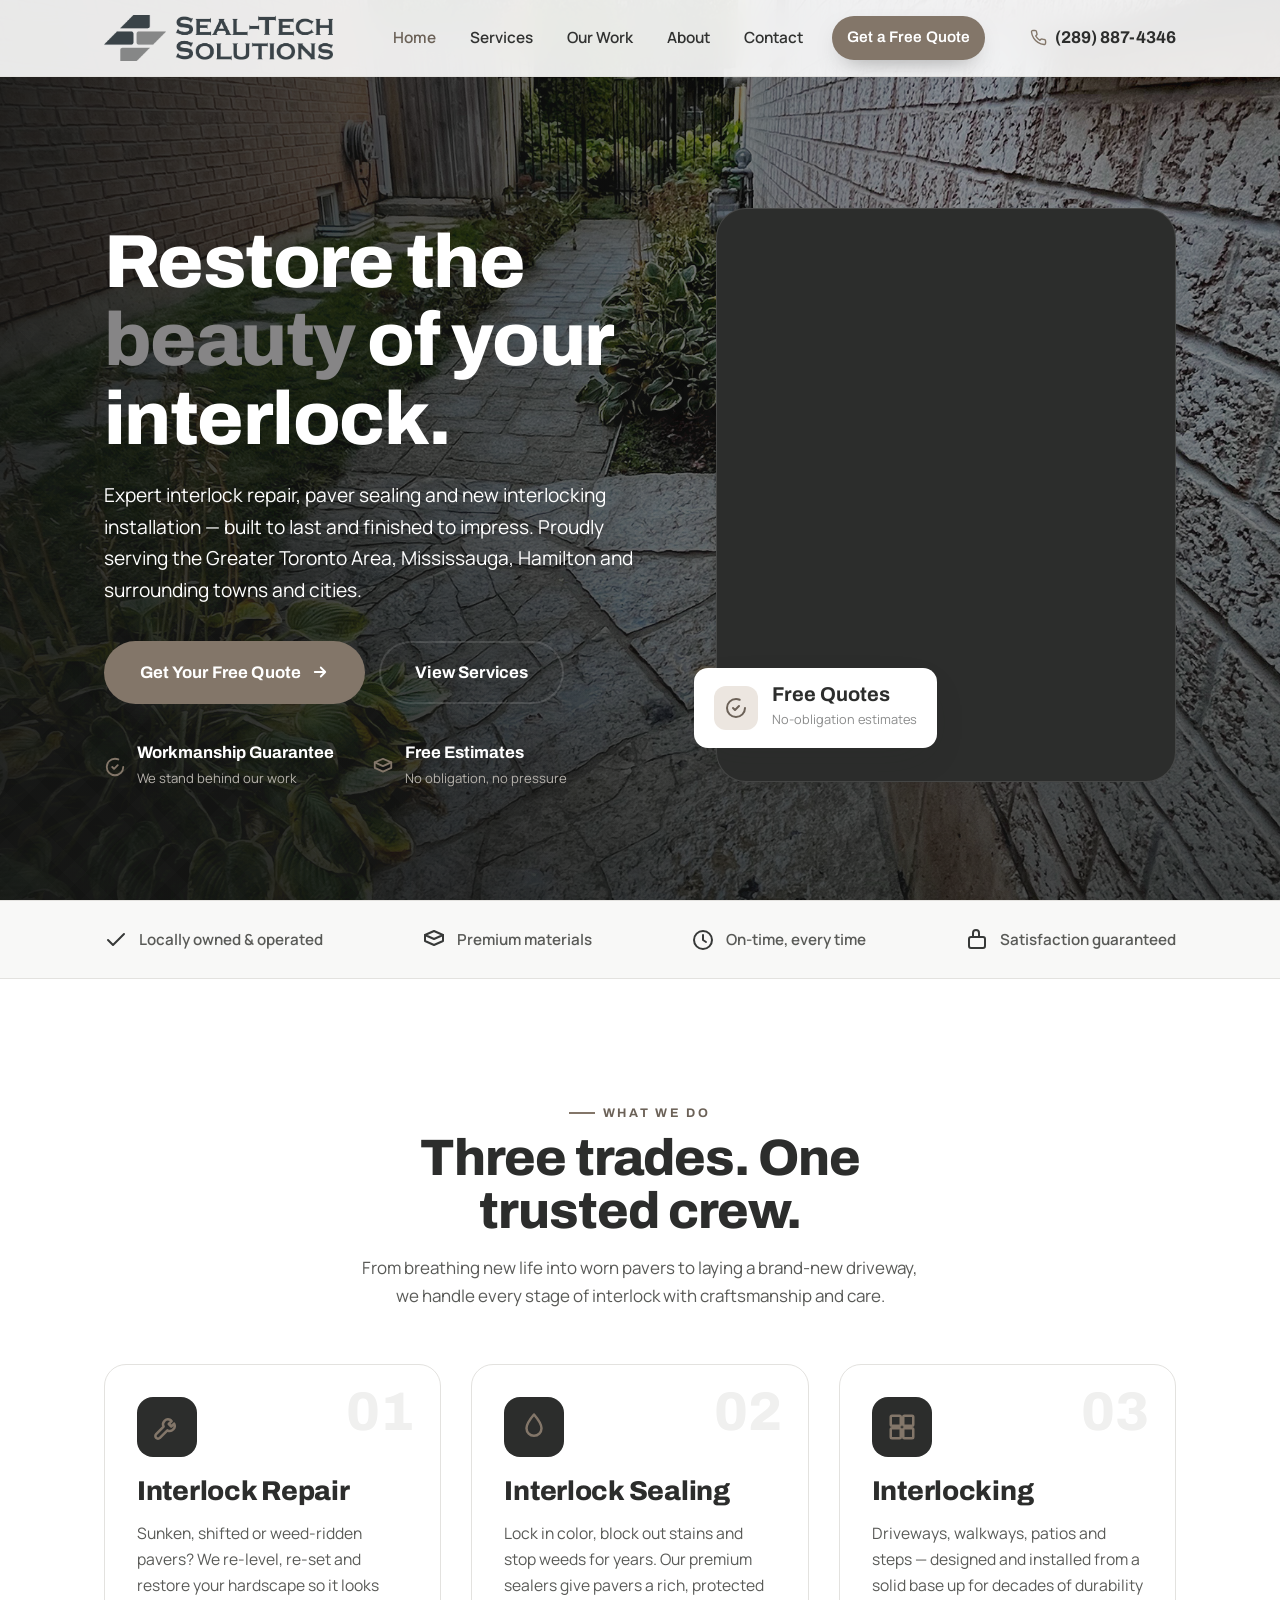
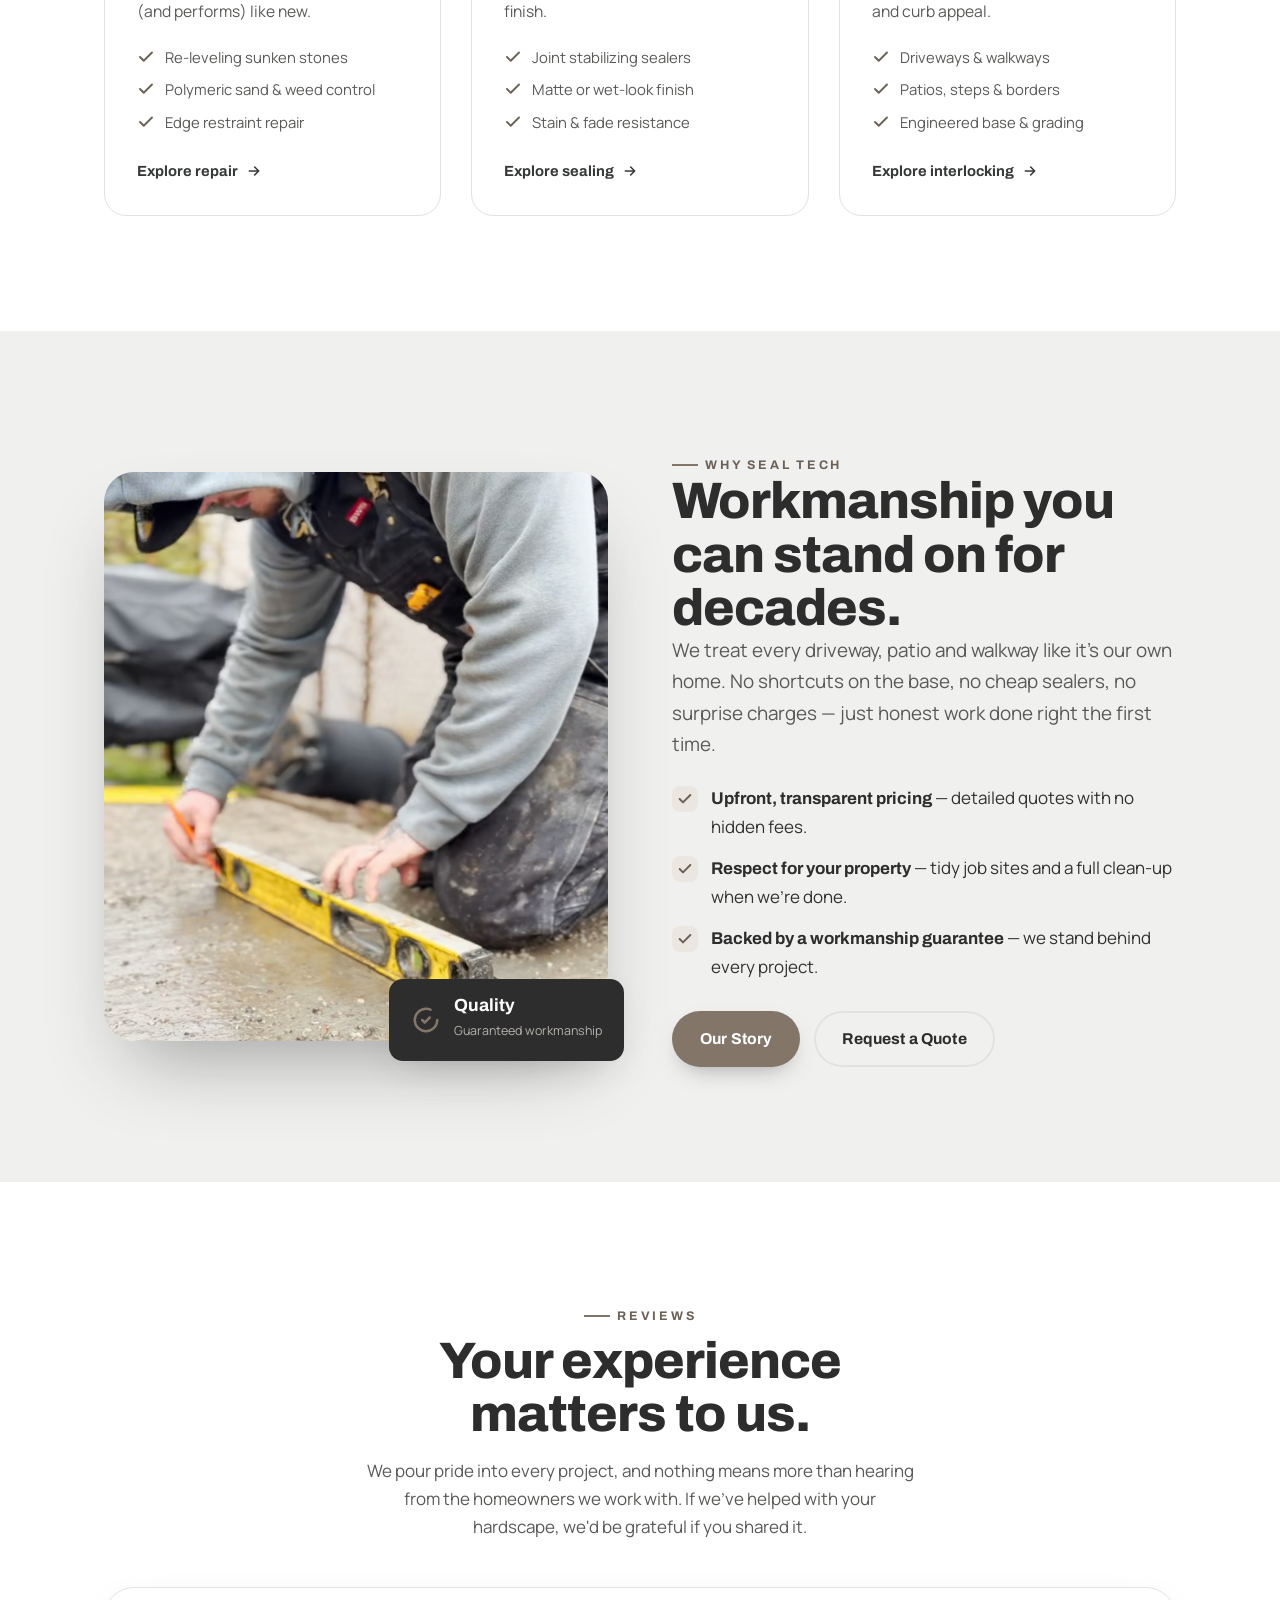
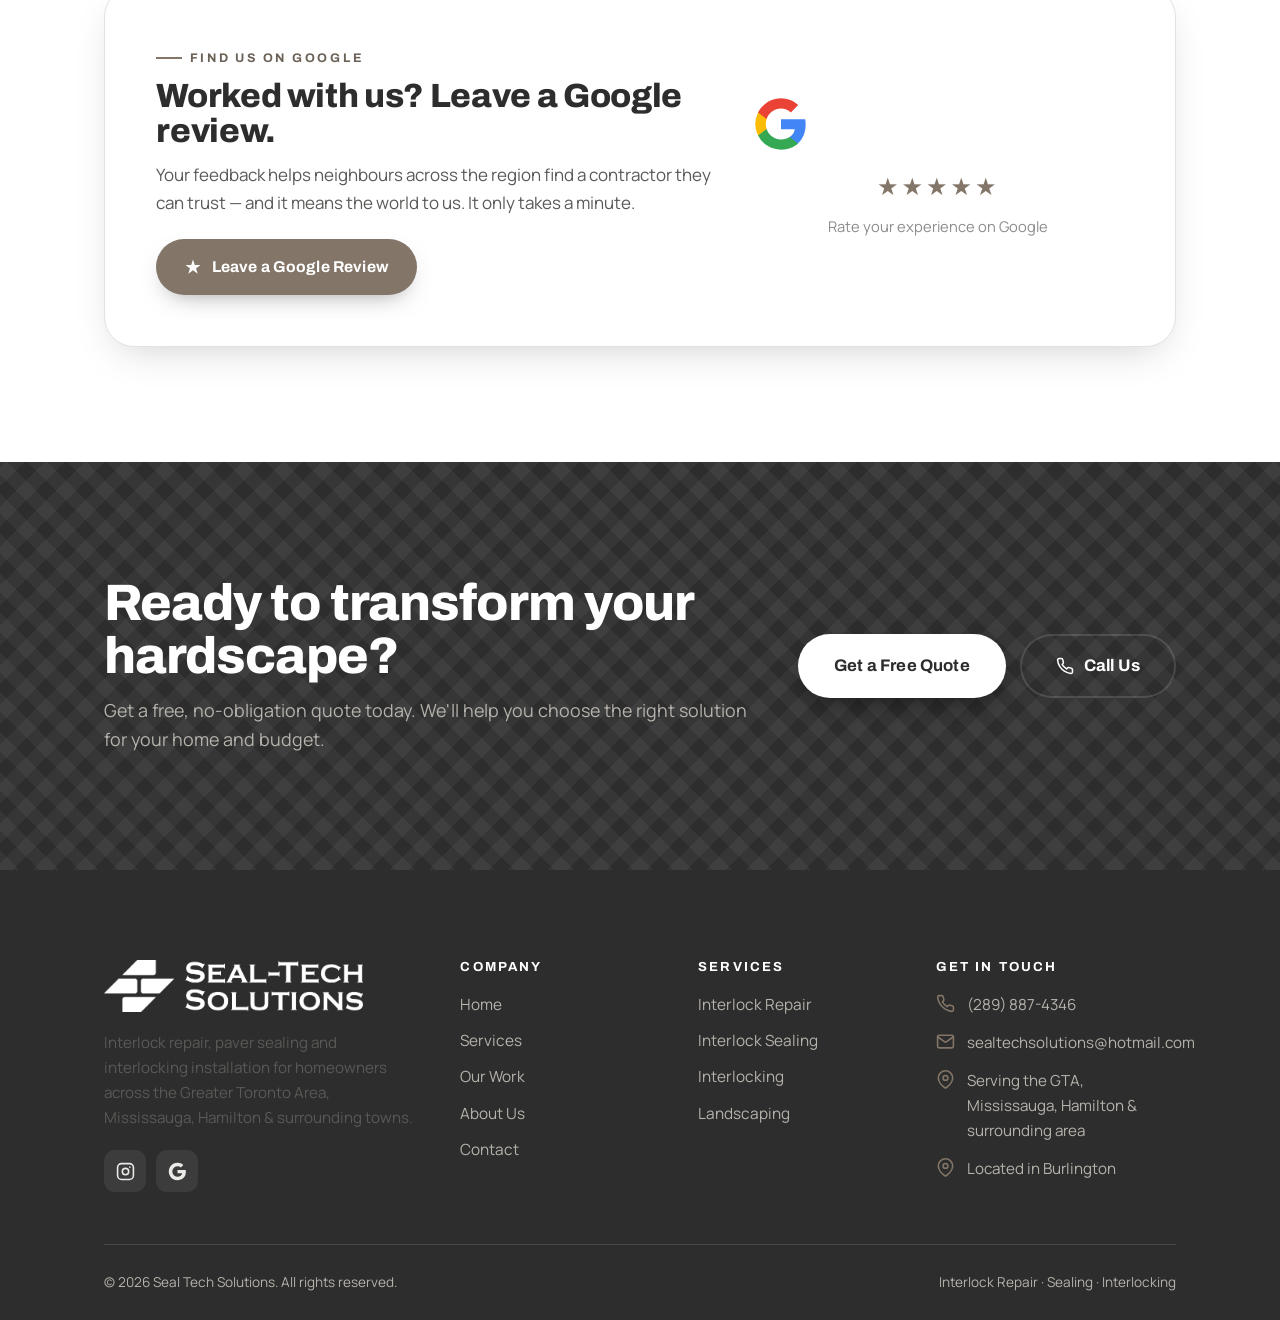
==== commit ed2f3a13: "Complete site update." ====
--- a/index.html
+++ b/index.html
@@ -28,8 +28,8 @@
     "name": "Seal Tech Solutions",
     "description": "Interlock repair, paver sealing and interlocking installation.",
     "areaServed": ["Greater Toronto Area","Mississauga","Hamilton","Oakville","Burlington","Brampton","Vaughan","Markham","Milton"],
-    "telephone": "+1-000-000-0000",
-    "email": "info@sealtechsolutions.ca",
+    "telephone": "+1-289-887-4346",
+    "email": "sealtechsolutions@hotmail.com",
     "priceRange": "$$"
   }
   </script>
@@ -54,9 +54,9 @@
       </nav>
 
       <div class="nav-tools">
-        <a href="tel:+10000000000" class="nav-phone">
+        <a href="tel:+12898874346" class="nav-phone">
           <svg viewBox="0 0 24 24" fill="none" stroke="currentColor" stroke-width="2" stroke-linecap="round" stroke-linejoin="round"><path d="M22 16.92v3a2 2 0 0 1-2.18 2 19.79 19.79 0 0 1-8.63-3.07 19.5 19.5 0 0 1-6-6 19.79 19.79 0 0 1-3.07-8.67A2 2 0 0 1 4.11 2h3a2 2 0 0 1 2 1.72c.13.96.36 1.9.7 2.81a2 2 0 0 1-.45 2.11L8.09 9.91a16 16 0 0 0 6 6l1.27-1.27a2 2 0 0 1 2.11-.45c.91.34 1.85.57 2.81.7A2 2 0 0 1 22 16.92z"/></svg>
-          <span>(000) 000-0000</span>
+          <span>(289) 887-4346</span>
         </a>
         <button class="nav-toggle" aria-label="Toggle menu" aria-expanded="false"><span></span></button>
       </div>
@@ -69,7 +69,7 @@
     <div class="wrap">
       <div class="hero__grid">
         <div class="hero__copy">
-          <h1 class="reveal">Restore the <span class="hl">beauty</span> of your interlock.</h1>
+          <h1 class="reveal">Restore the <span class="hl" style="color:#868586">beauty</span> of your interlock.</h1>
           <p class="reveal" data-d="2">Expert interlock repair, paver sealing and new interlocking installation — built to last and finished to impress. Proudly serving the Greater Toronto Area, Mississauga, Hamilton and surrounding towns and cities.</p>
           <div class="btn-row reveal" data-d="3">
             <a href="contact.html" class="btn btn--lg">Get Your Free Quote
@@ -245,7 +245,7 @@
         </div>
         <div class="btn-row reveal" data-d="1">
           <a href="contact.html" class="btn btn--on-dark btn--lg">Get a Free Quote</a>
-          <a href="tel:+10000000000" class="btn btn--ghost-dark btn--lg">
+          <a href="tel:+12898874346" class="btn btn--ghost-dark btn--lg">
             <svg viewBox="0 0 24 24" fill="none" stroke="currentColor" stroke-width="2" stroke-linecap="round" stroke-linejoin="round"><path d="M22 16.92v3a2 2 0 0 1-2.18 2 19.79 19.79 0 0 1-8.63-3.07 19.5 19.5 0 0 1-6-6 19.79 19.79 0 0 1-3.07-8.67A2 2 0 0 1 4.11 2h3a2 2 0 0 1 2 1.72c.13.96.36 1.9.7 2.81a2 2 0 0 1-.45 2.11L8.09 9.91a16 16 0 0 0 6 6l1.27-1.27a2 2 0 0 1 2.11-.45c.91.34 1.85.57 2.81.7A2 2 0 0 1 22 16.92z"/></svg>
             Call Us
           </a>
@@ -264,8 +264,7 @@
           </a>
           <p class="footer__about">Interlock repair, paver sealing and interlocking installation for homeowners across the Greater Toronto Area, Mississauga, Hamilton &amp; surrounding towns.</p>
           <div class="footer__social">
-            <a href="#" aria-label="Facebook"><svg viewBox="0 0 24 24" fill="currentColor"><path d="M14 13.5h2.5l1-4H14v-2c0-1.03 0-2 2-2h1.5V2.14c-.33-.04-1.57-.14-2.88-.14C11.9 2 10 3.66 10 6.7v2.8H7v4h3V22h4z"/></svg></a>
-            <a href="#" aria-label="Instagram"><svg viewBox="0 0 24 24" fill="none" stroke="currentColor" stroke-width="2"><rect x="2" y="2" width="20" height="20" rx="5"/><circle cx="12" cy="12" r="4"/><circle cx="17.5" cy="6.5" r="1" fill="currentColor" stroke="none"/></svg></a>
+            <a href="https://instagram.com/seal.techsolutions" target="_blank" rel="noopener" aria-label="Instagram"><svg viewBox="0 0 24 24" fill="none" stroke="currentColor" stroke-width="2"><rect x="2" y="2" width="20" height="20" rx="5"/><circle cx="12" cy="12" r="4"/><circle cx="17.5" cy="6.5" r="1" fill="currentColor" stroke="none"/></svg></a>
             <a href="#" aria-label="Google"><svg viewBox="0 0 24 24"><path fill="currentColor" d="M22.56 12.25c0-.78-.07-1.53-.2-2.25H12v4.26h5.92a5.06 5.06 0 0 1-2.2 3.32v2.77h3.57c2.08-1.92 3.27-4.74 3.27-8.1zM12 23c2.97 0 5.46-.98 7.28-2.66l-3.57-2.77c-.98.66-2.23 1.06-3.71 1.06-2.86 0-5.29-1.93-6.16-4.53H2.18v2.84A11 11 0 0 0 12 23zm-6.16-8.9a6.6 6.6 0 0 1 0-4.2V7.06H2.18a11 11 0 0 0 0 9.88zM12 5.38c1.62 0 3.06.56 4.21 1.64l3.15-3.15C17.45 2.09 14.97 1 12 1 7.7 1 3.99 3.47 2.18 7.06l3.66 2.84C6.71 7.31 9.14 5.38 12 5.38z"/></svg></a>
           </div>
         </div>
@@ -286,16 +285,15 @@
             <a href="services.html#sealing">Interlock Sealing</a>
             <a href="services.html#interlocking">Interlocking</a>
             <a href="services.html#landscaping">Landscaping</a>
-            <a href="contact.html">Free Quote</a>
           </div>
         </div>
         <div>
           <h4>Get In Touch</h4>
           <ul class="footer__contact">
-            <li><svg viewBox="0 0 24 24" fill="none" stroke="currentColor" stroke-width="2" stroke-linecap="round" stroke-linejoin="round"><path d="M22 16.92v3a2 2 0 0 1-2.18 2 19.79 19.79 0 0 1-8.63-3.07 19.5 19.5 0 0 1-6-6 19.79 19.79 0 0 1-3.07-8.67A2 2 0 0 1 4.11 2h3a2 2 0 0 1 2 1.72c.13.96.36 1.9.7 2.81a2 2 0 0 1-.45 2.11L8.09 9.91a16 16 0 0 0 6 6l1.27-1.27a2 2 0 0 1 2.11-.45c.91.34 1.85.57 2.81.7A2 2 0 0 1 22 16.92z"/></svg> <a href="tel:+10000000000">(000) 000-0000</a></li>
-            <li><svg viewBox="0 0 24 24" fill="none" stroke="currentColor" stroke-width="2" stroke-linecap="round" stroke-linejoin="round"><rect x="2" y="4" width="20" height="16" rx="2"/><path d="m22 6-10 7L2 6"/></svg> <a href="mailto:info@sealtechsolutions.ca">info@sealtechsolutions.ca</a></li>
+            <li><svg viewBox="0 0 24 24" fill="none" stroke="currentColor" stroke-width="2" stroke-linecap="round" stroke-linejoin="round"><path d="M22 16.92v3a2 2 0 0 1-2.18 2 19.79 19.79 0 0 1-8.63-3.07 19.5 19.5 0 0 1-6-6 19.79 19.79 0 0 1-3.07-8.67A2 2 0 0 1 4.11 2h3a2 2 0 0 1 2 1.72c.13.96.36 1.9.7 2.81a2 2 0 0 1-.45 2.11L8.09 9.91a16 16 0 0 0 6 6l1.27-1.27a2 2 0 0 1 2.11-.45c.91.34 1.85.57 2.81.7A2 2 0 0 1 22 16.92z"/></svg> <a href="tel:+12898874346">(289) 887-4346</a></li>
+            <li><svg viewBox="0 0 24 24" fill="none" stroke="currentColor" stroke-width="2" stroke-linecap="round" stroke-linejoin="round"><rect x="2" y="4" width="20" height="16" rx="2"/><path d="m22 6-10 7L2 6"/></svg> <a href="mailto:sealtechsolutions@hotmail.com">sealtechsolutions@hotmail.com</a></li>
             <li><svg viewBox="0 0 24 24" fill="none" stroke="currentColor" stroke-width="2" stroke-linecap="round" stroke-linejoin="round"><path d="M21 10c0 7-9 13-9 13s-9-6-9-13a9 9 0 0 1 18 0z"/><circle cx="12" cy="10" r="3"/></svg> Serving the GTA, Mississauga, Hamilton &amp; surrounding area</li>
-            <li><svg viewBox="0 0 24 24" fill="none" stroke="currentColor" stroke-width="2" stroke-linecap="round" stroke-linejoin="round"><circle cx="12" cy="12" r="9"/><path d="M12 7v5l3 2"/></svg> Mon–Sat: 8am – 6pm</li>
+            <li><svg viewBox="0 0 24 24" fill="none" stroke="currentColor" stroke-width="2" stroke-linecap="round" stroke-linejoin="round"><path d="M21 10c0 7-9 13-9 13s-9-6-9-13a9 9 0 0 1 18 0z"/><circle cx="12" cy="10" r="3"/></svg> Located in Burlington</li>
           </ul>
         </div>
       </div>
--- a/css/styles.css
+++ b/css/styles.css
@@ -632,7 +632,8 @@
   .nav-tools .nav-phone span { display: none; }
   .logo-img, .site-header.scrolled .logo-img { height: 38px; }
   .nav {
-    position: fixed; inset: 0 0 0 auto; width: min(86vw, 360px);
+    position: fixed; top: 0; right: 0; left: auto; bottom: auto;
+    width: min(86vw, 360px); height: 100vh; height: 100dvh; overflow-y: auto;
     background: var(--paper); flex-direction: column; align-items: stretch; justify-content: flex-start;
     padding: 100px 26px 40px; gap: 6px; transform: translateX(100%); transition: transform .4s var(--ease);
     box-shadow: var(--shadow-lg); z-index: 95;
@@ -641,9 +642,24 @@
   .nav a { color: var(--text) !important; font-size: 1.1rem; padding: 14px 16px; border-radius: 12px; }
   .nav a:hover, .nav a.active { background: var(--mist); }
   .nav-cta { margin: 14px 0 0; }
-  .nav-cta .btn { width: 100%; }
+  .nav-cta .btn { width: 100%; color: #fff !important; }
   .nav-toggle { display: block; }
   .site-header:not(.scrolled) .nav a { color: var(--text) !important; }
+
+  /* Remove the "Free Quotes" chip over the video on mobile */
+  .hero__chip { display: none; }
+  /* Breathing room under the video before the next section */
+  .hero__visual { margin-bottom: 40px; }
+
+  /* Hide the trust strip (Locally owned / Premium materials / On-time / Satisfaction) on mobile */
+  .trustbar { display: none; }
+
+  /* Keep the hero heading legible over the busy background photo on mobile */
+  .hero h1 { text-shadow: 0 2px 16px rgba(18,19,18,.85), 0 1px 4px rgba(18,19,18,.9); }
+  .hero__bg::before {
+    background:
+      linear-gradient(180deg, rgba(18,19,18,.7) 0%, rgba(18,19,18,.55) 45%, rgba(18,19,18,.7) 100%);
+  }
 
   .cols-2, .cols-3, .split, .split--rev .split__media, .ctaband .inner, .gcta { grid-template-columns: 1fr; }
   .split--rev .split__media { order: 0; }
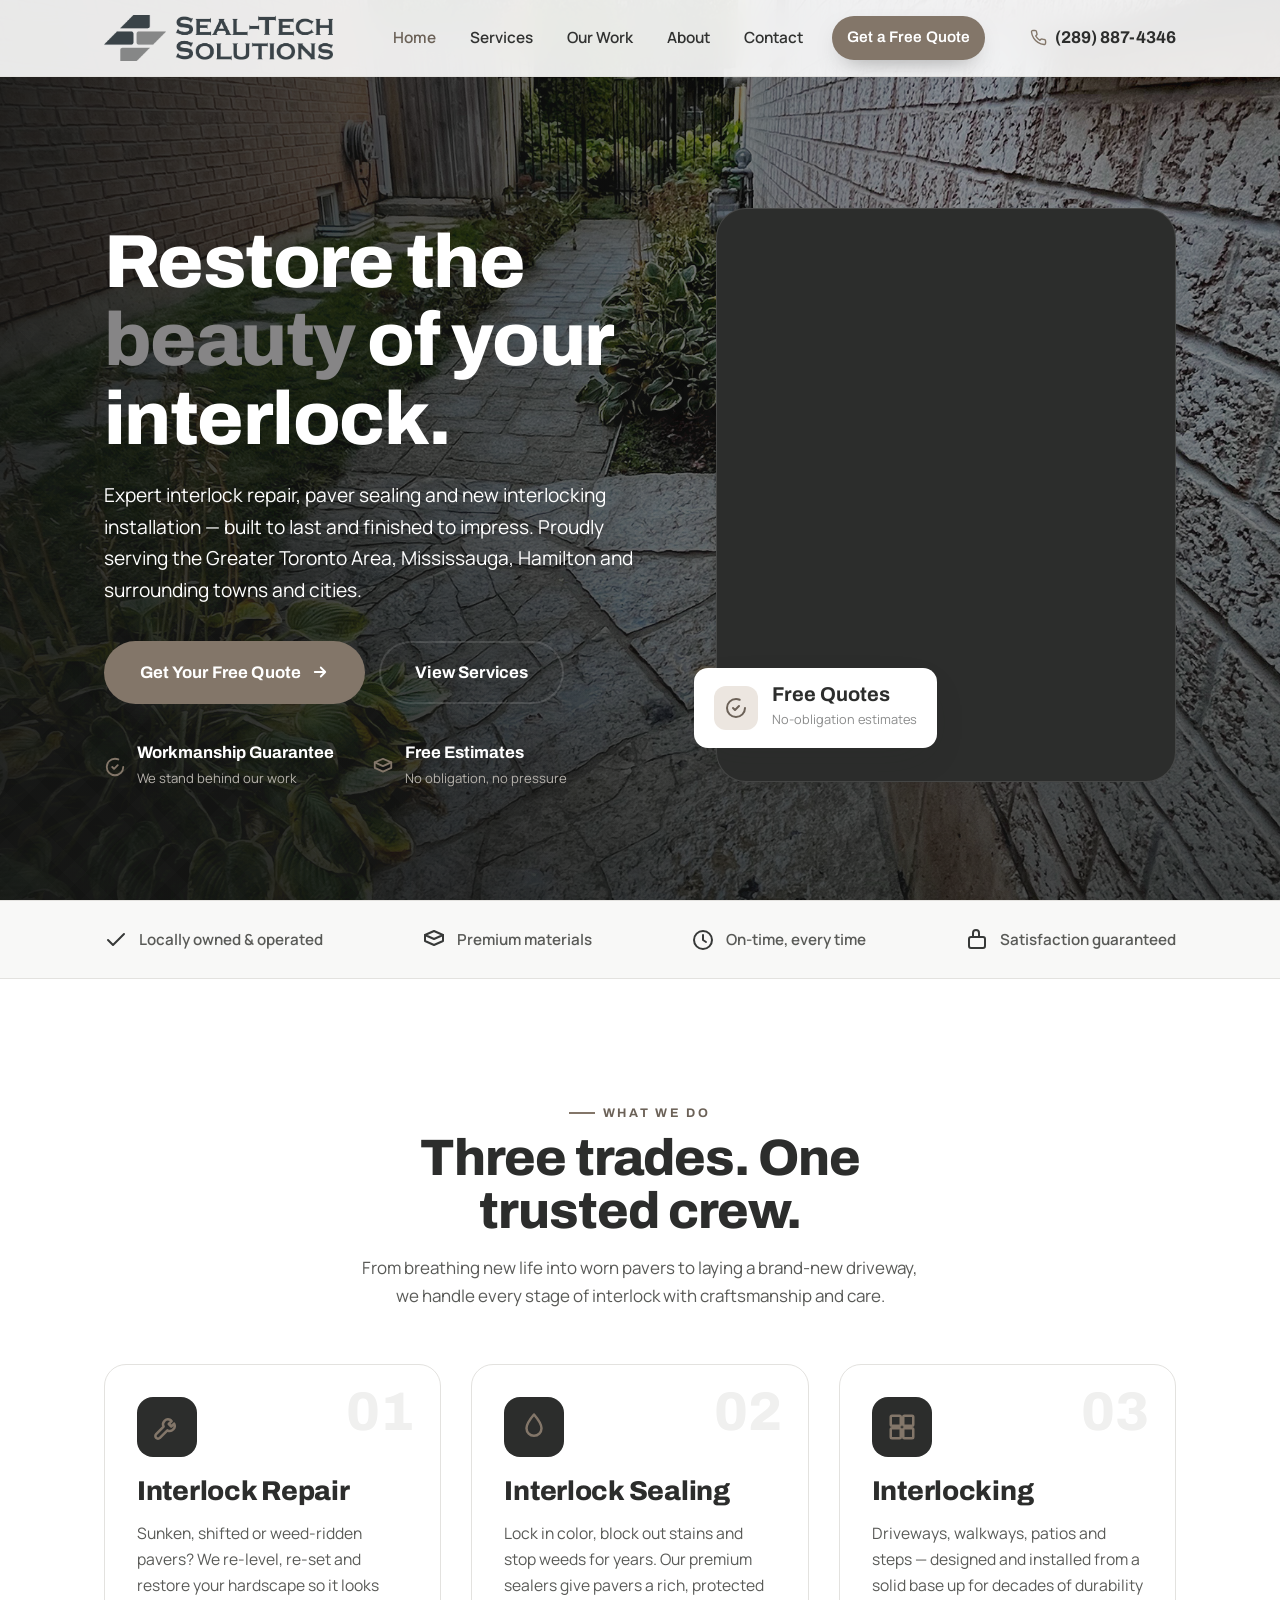
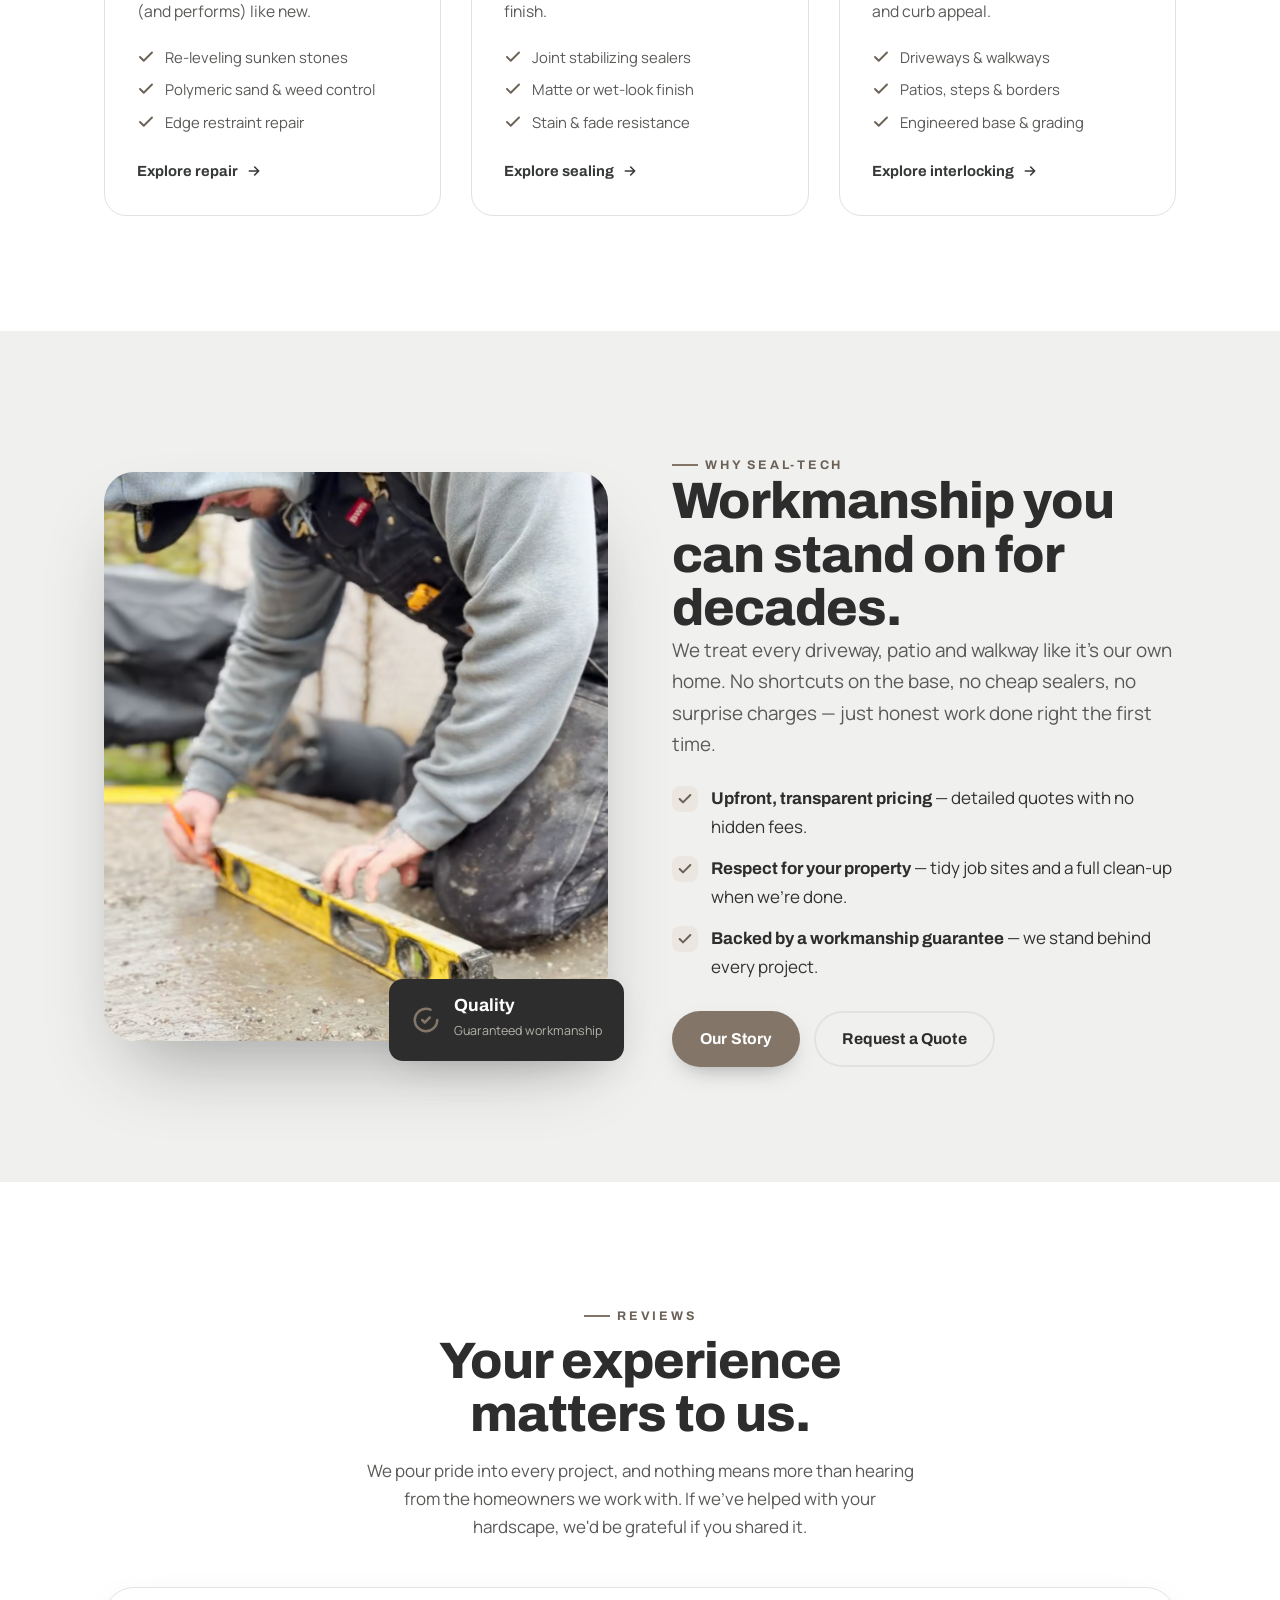
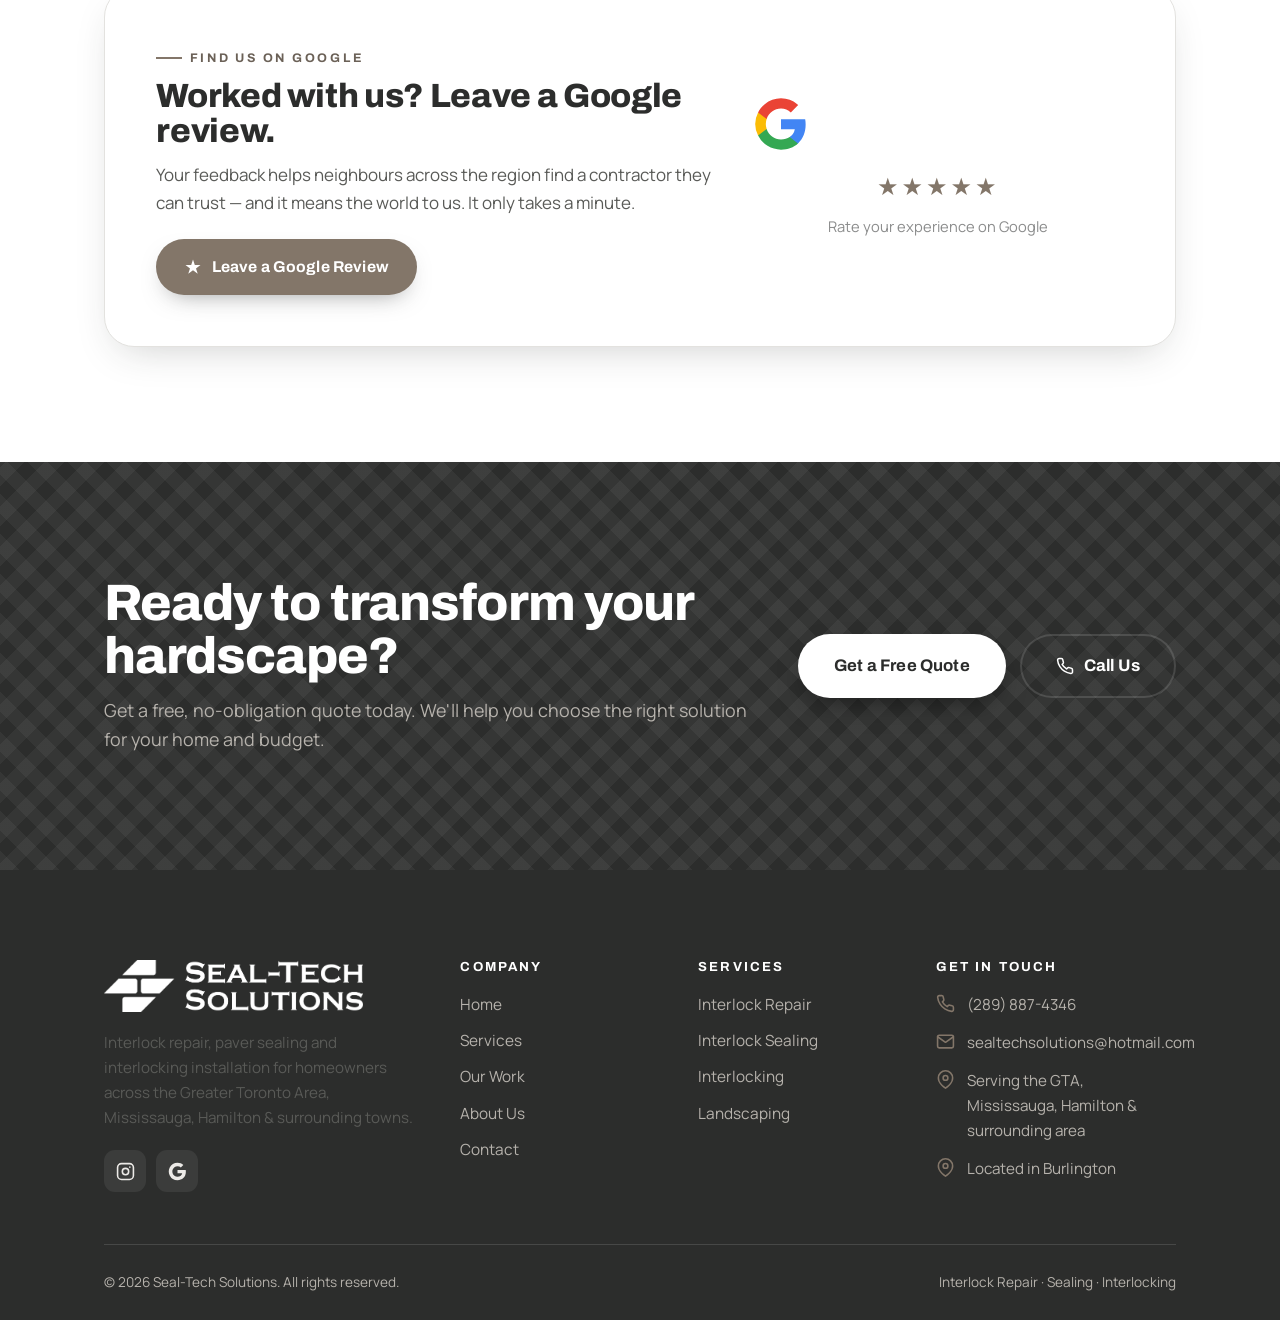
==== commit 5347a4e9: "Add files via upload" ====
--- a/index.html
+++ b/index.html
@@ -3,13 +3,16 @@
 <head>
   <meta charset="UTF-8" />
   <meta name="viewport" content="width=device-width, initial-scale=1.0" />
-  <title>Seal Tech Solutions | Interlock Repair, Sealing &amp; Interlocking — GTA, Mississauga &amp; Hamilton</title>
-  <meta name="description" content="Seal Tech Solutions delivers expert interlock repair, paver sealing and interlocking installation across the Greater Toronto Area, Mississauga, Hamilton & surrounding towns and cities. Get a free quote today." />
+  <title>Seal-Tech Solutions | Interlock Repair, Sealing &amp; Interlocking</title>
+  <meta name="description" content="Seal-Tech Solutions delivers expert interlock repair, paver sealing and interlocking installation across the Greater Toronto Area, Mississauga, Hamilton & surrounding towns and cities. Get a free quote today." />
   <meta name="theme-color" content="#373938" />
-  <link rel="icon" href="assets/favicon.svg" type="image/svg+xml" />
+  <link rel="icon" href="assets/favicon.ico" sizes="any" />
+  <link rel="icon" type="image/png" sizes="32x32" href="assets/favicon-32.png" />
+  <link rel="icon" type="image/png" sizes="16x16" href="assets/favicon-16.png" />
+  <link rel="apple-touch-icon" href="assets/apple-touch-icon.png" />
 
   <!-- Open Graph -->
-  <meta property="og:title" content="Seal Tech Solutions — Interlock Repair, Sealing & Interlocking" />
+  <meta property="og:title" content="Seal-Tech Solutions — Interlock Repair, Sealing & Interlocking" />
   <meta property="og:description" content="Professional interlock repair, paver sealing and interlocking across the Greater Toronto Area, Mississauga & Hamilton." />
   <meta property="og:type" content="website" />
 
@@ -25,7 +28,7 @@
   {
     "@context": "https://schema.org",
     "@type": "GeneralContractor",
-    "name": "Seal Tech Solutions",
+    "name": "Seal-Tech Solutions",
     "description": "Interlock repair, paver sealing and interlocking installation.",
     "areaServed": ["Greater Toronto Area","Mississauga","Hamilton","Oakville","Burlington","Brampton","Vaughan","Markham","Milton"],
     "telephone": "+1-289-887-4346",
@@ -186,7 +189,7 @@
           </div>
         </div>
         <div class="split__copy reveal" data-d="1">
-          <span class="eyebrow">Why Seal Tech</span>
+          <span class="eyebrow">Why Seal-Tech</span>
           <h2>Workmanship you can stand on for decades.</h2>
           <p class="lead">We treat every driveway, patio and walkway like it's our own home. No shortcuts on the base, no cheap sealers, no surprise charges — just honest work done right the first time.</p>
           <ul class="checklist">
@@ -298,7 +301,7 @@
         </div>
       </div>
       <div class="footer__bottom">
-        <span>© <span id="year">2026</span> Seal Tech Solutions. All rights reserved.</span>
+        <span>© <span id="year">2026</span> Seal-Tech Solutions. All rights reserved.</span>
         <span>Interlock Repair · Sealing · Interlocking</span>
       </div>
     </div>
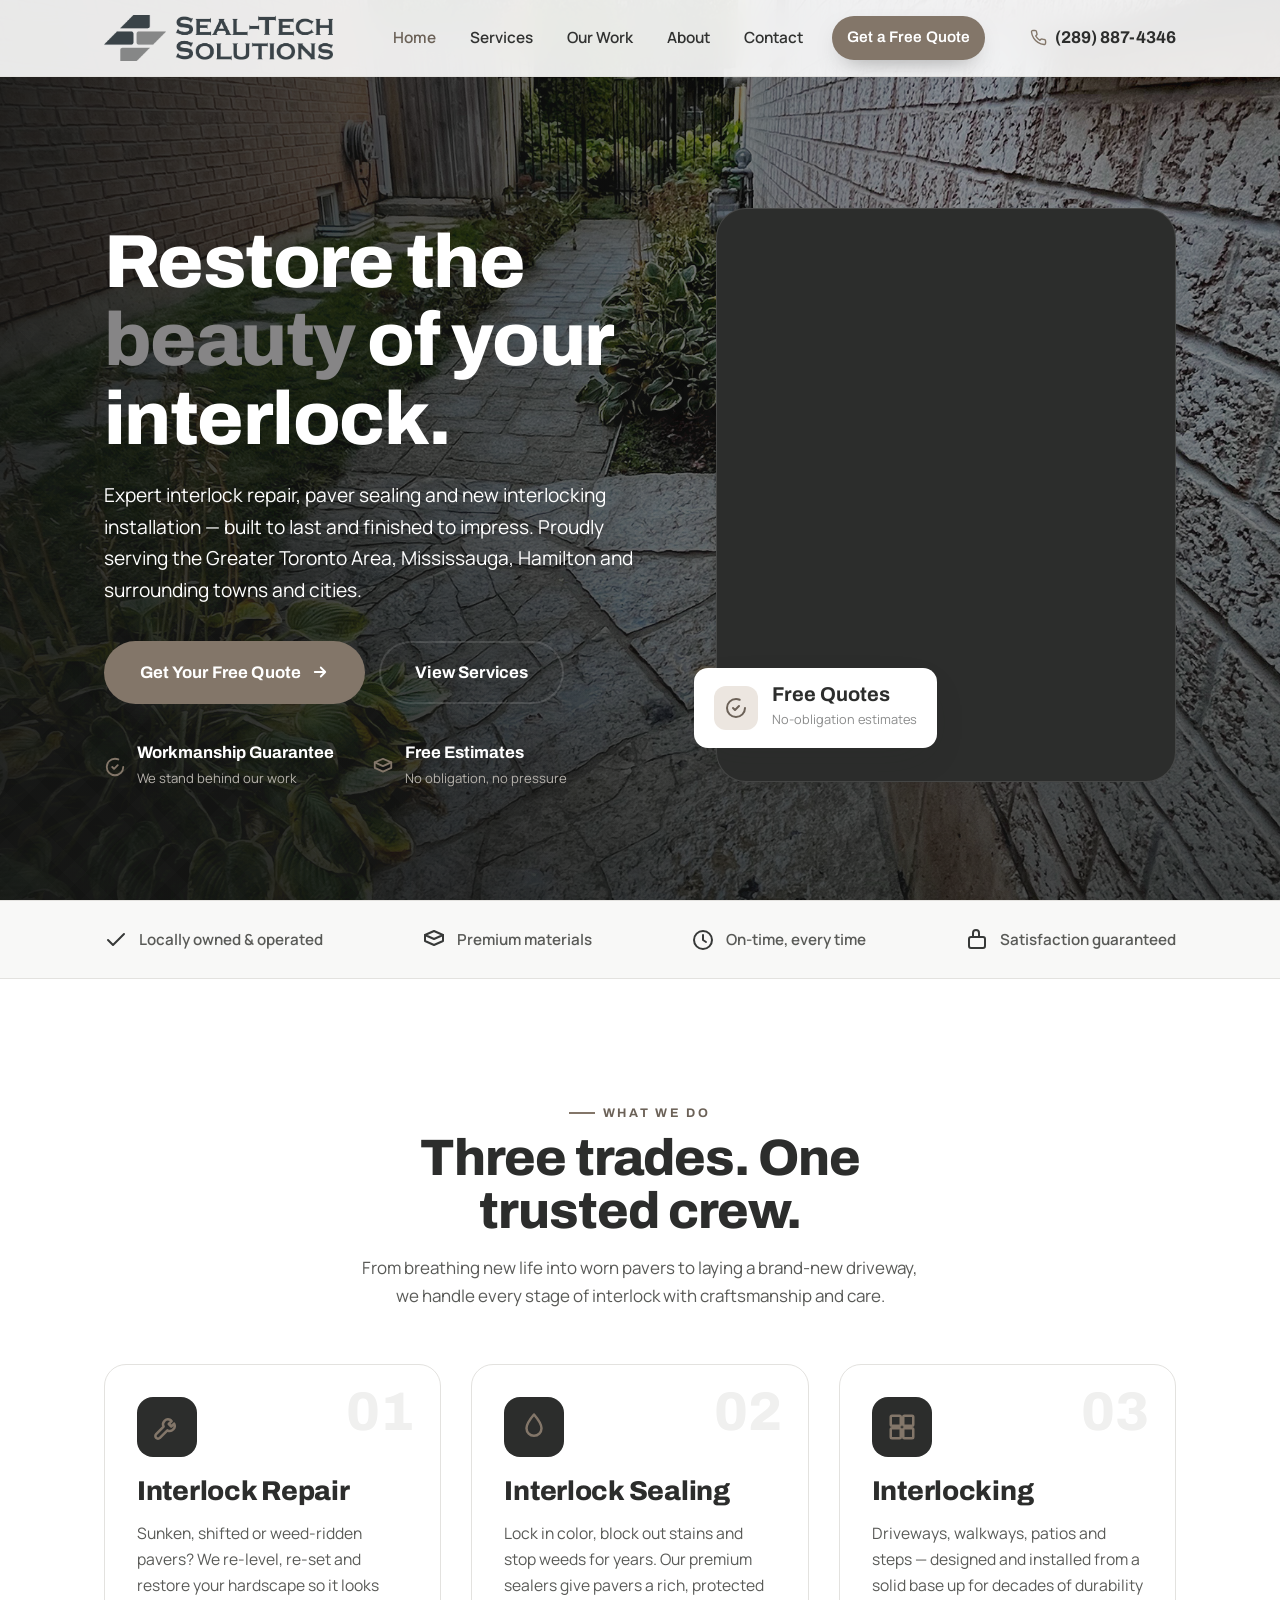
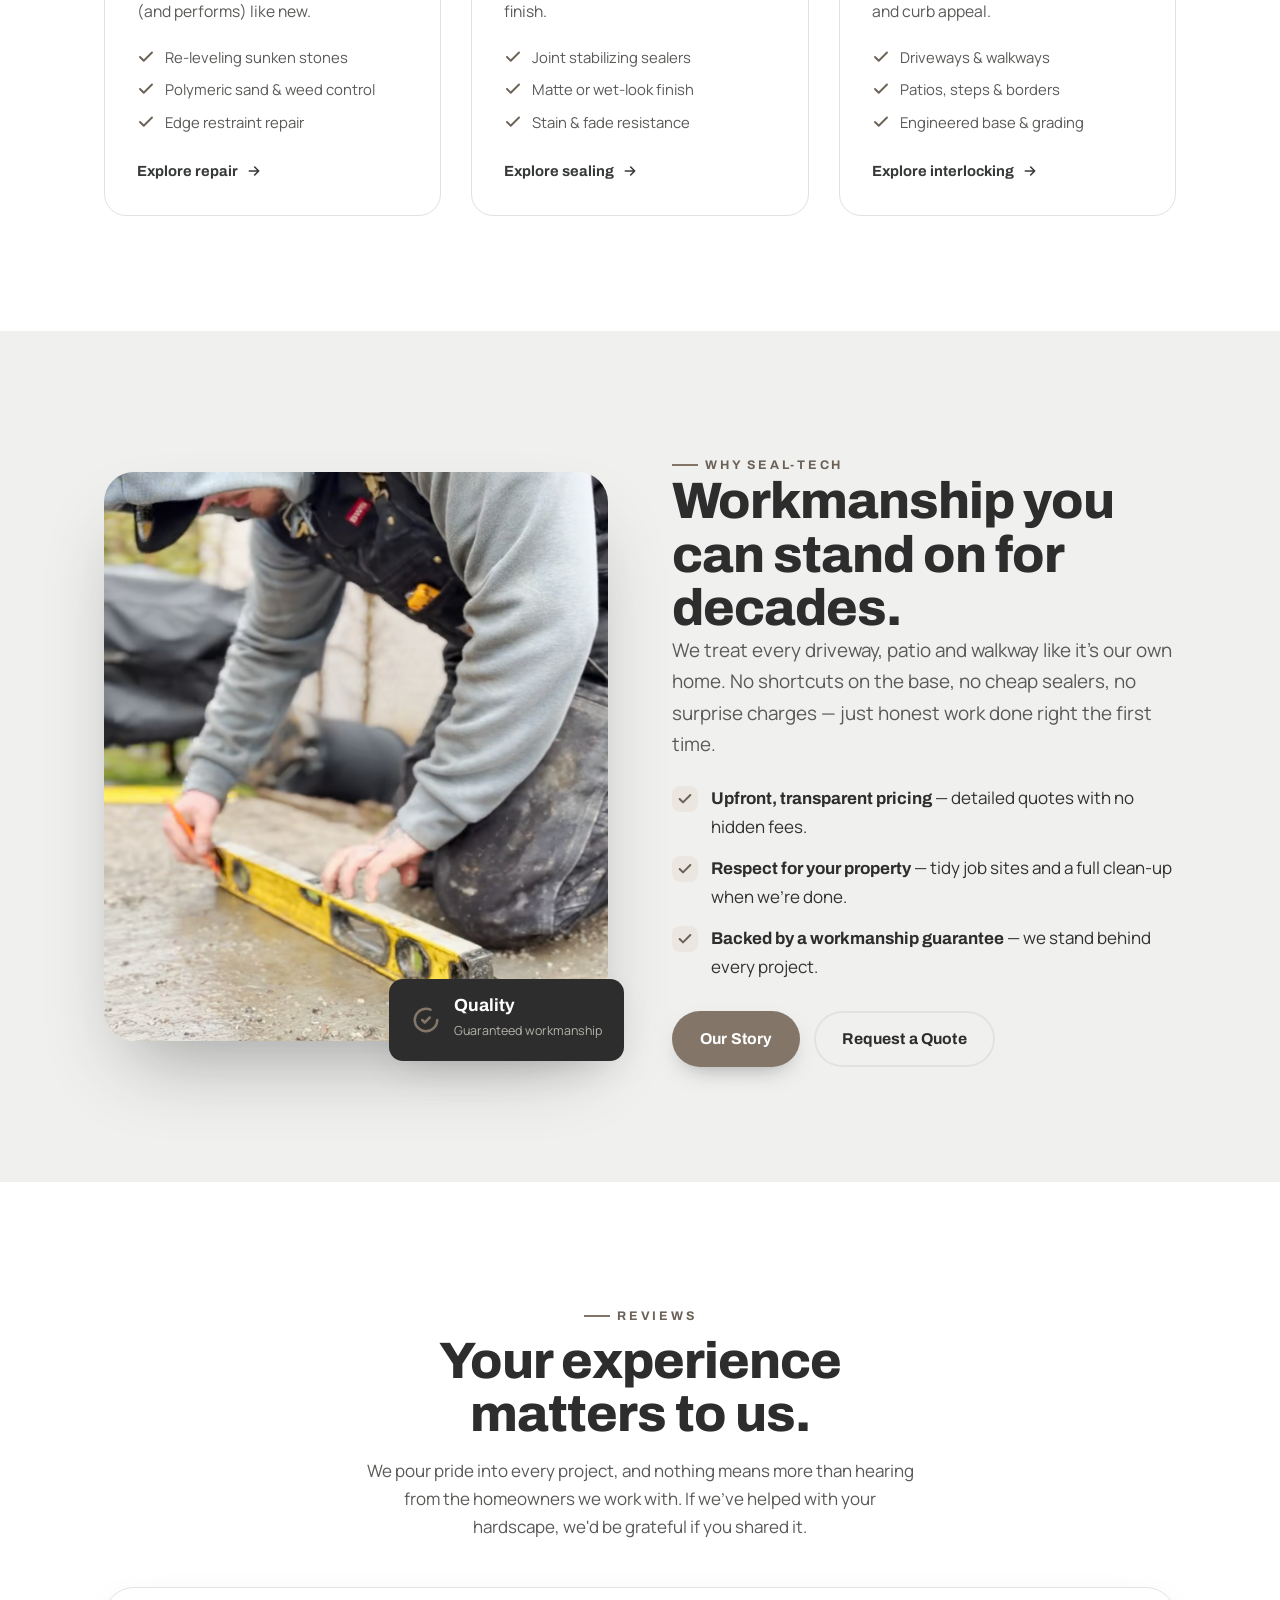
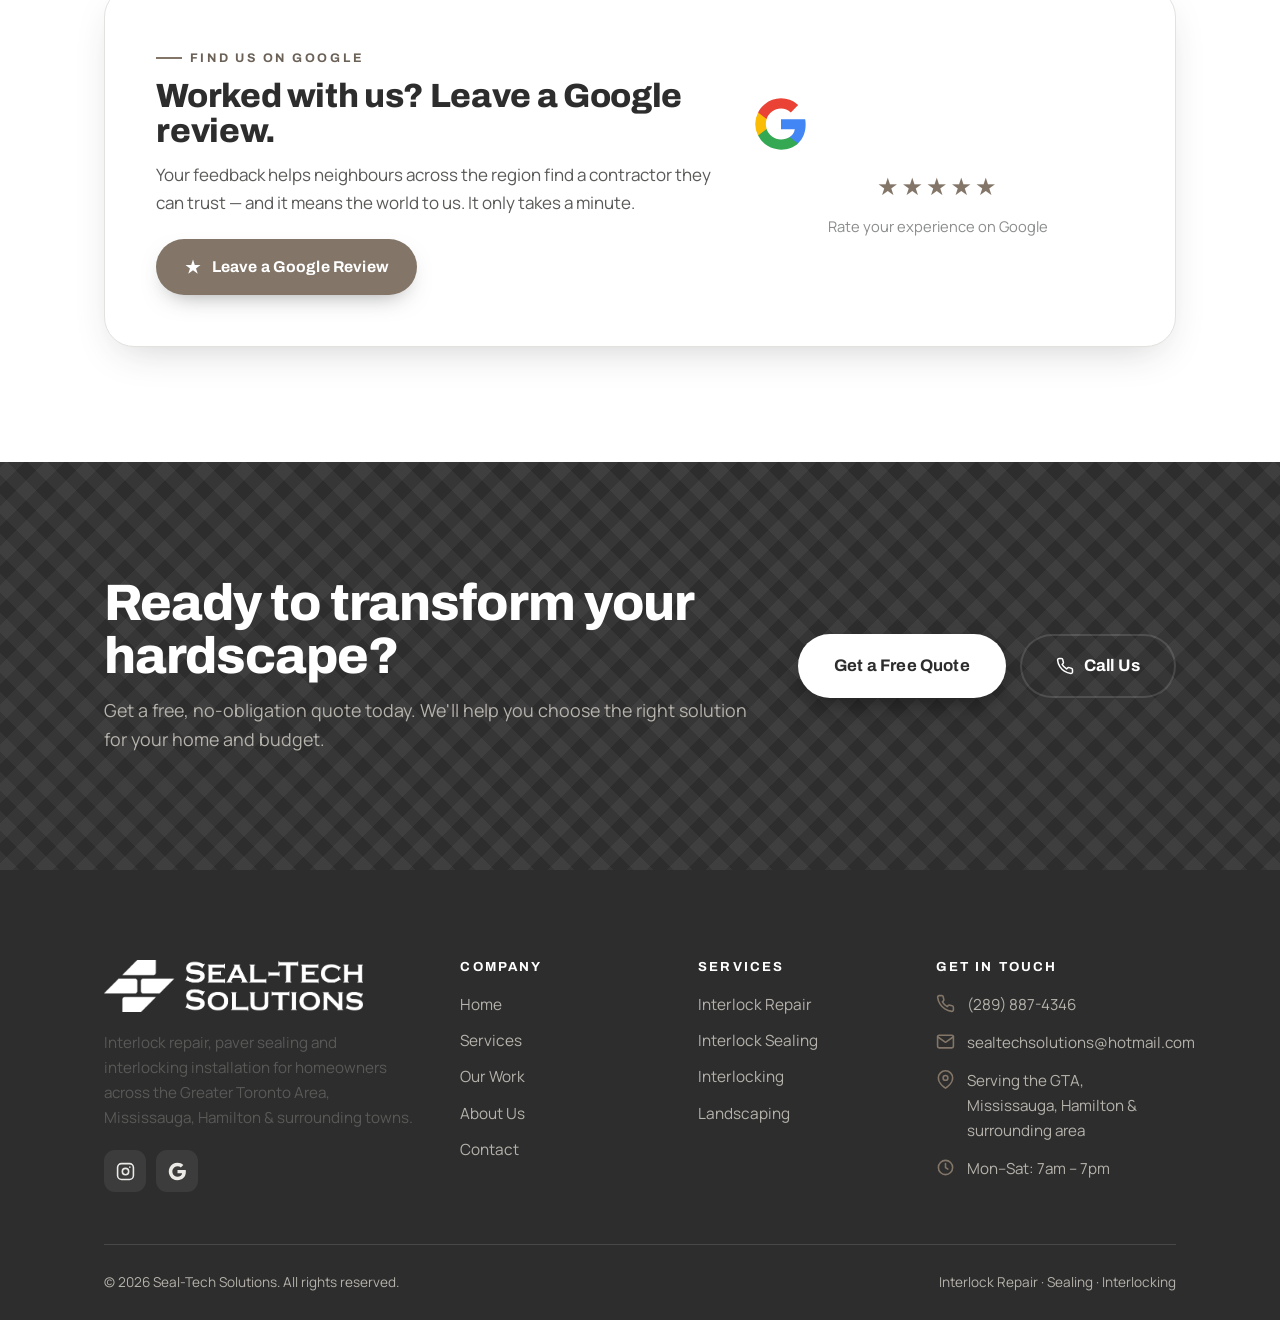
==== commit bb20b91b: "Add files via upload" ====
--- a/index.html
+++ b/index.html
@@ -6,15 +6,31 @@
   <title>Seal-Tech Solutions | Interlock Repair, Sealing &amp; Interlocking</title>
   <meta name="description" content="Seal-Tech Solutions delivers expert interlock repair, paver sealing and interlocking installation across the Greater Toronto Area, Mississauga, Hamilton & surrounding towns and cities. Get a free quote today." />
   <meta name="theme-color" content="#373938" />
+  <link rel="canonical" href="https://sealtechsolutions.ca/" />
+  <meta name="robots" content="index, follow" />
+  <link rel="icon" type="image/svg+xml" href="assets/favicon.svg" />
   <link rel="icon" href="assets/favicon.ico" sizes="any" />
   <link rel="icon" type="image/png" sizes="32x32" href="assets/favicon-32.png" />
   <link rel="icon" type="image/png" sizes="16x16" href="assets/favicon-16.png" />
   <link rel="apple-touch-icon" href="assets/apple-touch-icon.png" />
 
-  <!-- Open Graph -->
-  <meta property="og:title" content="Seal-Tech Solutions — Interlock Repair, Sealing & Interlocking" />
-  <meta property="og:description" content="Professional interlock repair, paver sealing and interlocking across the Greater Toronto Area, Mississauga & Hamilton." />
+  <!-- Open Graph / Facebook -->
   <meta property="og:type" content="website" />
+  <meta property="og:site_name" content="Seal-Tech Solutions" />
+  <meta property="og:locale" content="en_CA" />
+  <meta property="og:url" content="https://sealtechsolutions.ca/" />
+  <meta property="og:title" content="Seal-Tech Solutions | Interlock Repair, Sealing &amp; Interlocking" />
+  <meta property="og:description" content="Expert interlock repair, paver sealing and interlocking installation across the Greater Toronto Area, Mississauga, Hamilton &amp; surrounding towns. Get a free quote today." />
+  <meta property="og:image" content="https://sealtechsolutions.ca/assets/hero-bg.jpg" />
+  <meta property="og:image:width" content="2205" />
+  <meta property="og:image:height" content="1240" />
+  <meta property="og:image:alt" content="Freshly installed interlock paving by Seal-Tech Solutions" />
+
+  <!-- Twitter -->
+  <meta name="twitter:card" content="summary_large_image" />
+  <meta name="twitter:title" content="Seal-Tech Solutions | Interlock Repair, Sealing &amp; Interlocking" />
+  <meta name="twitter:description" content="Expert interlock repair, paver sealing and interlocking across the GTA, Mississauga &amp; Hamilton. Get a free quote today." />
+  <meta name="twitter:image" content="https://sealtechsolutions.ca/assets/hero-bg.jpg" />
 
   <!-- Fonts -->
   <link rel="preconnect" href="https://fonts.googleapis.com" />
@@ -29,11 +45,21 @@
     "@context": "https://schema.org",
     "@type": "GeneralContractor",
     "name": "Seal-Tech Solutions",
-    "description": "Interlock repair, paver sealing and interlocking installation.",
-    "areaServed": ["Greater Toronto Area","Mississauga","Hamilton","Oakville","Burlington","Brampton","Vaughan","Markham","Milton"],
+    "description": "Interlock repair, paver sealing and interlocking installation serving the Greater Toronto Area, Mississauga, Hamilton and surrounding towns.",
+    "url": "https://sealtechsolutions.ca/",
+    "logo": "https://sealtechsolutions.ca/assets/STS_Logo.png",
+    "image": "https://sealtechsolutions.ca/assets/hero-bg.jpg",
     "telephone": "+1-289-887-4346",
     "email": "sealtechsolutions@hotmail.com",
-    "priceRange": "$$"
+    "priceRange": "$$",
+    "address": {
+      "@type": "PostalAddress",
+      "addressLocality": "Burlington",
+      "addressRegion": "ON",
+      "addressCountry": "CA"
+    },
+    "areaServed": ["Greater Toronto Area","Mississauga","Hamilton","Oakville","Burlington","Brampton","Vaughan","Markham","Milton"],
+    "sameAs": ["https://instagram.com/seal.techsolutions"]
   }
   </script>
 </head>
@@ -296,7 +322,7 @@
             <li><svg viewBox="0 0 24 24" fill="none" stroke="currentColor" stroke-width="2" stroke-linecap="round" stroke-linejoin="round"><path d="M22 16.92v3a2 2 0 0 1-2.18 2 19.79 19.79 0 0 1-8.63-3.07 19.5 19.5 0 0 1-6-6 19.79 19.79 0 0 1-3.07-8.67A2 2 0 0 1 4.11 2h3a2 2 0 0 1 2 1.72c.13.96.36 1.9.7 2.81a2 2 0 0 1-.45 2.11L8.09 9.91a16 16 0 0 0 6 6l1.27-1.27a2 2 0 0 1 2.11-.45c.91.34 1.85.57 2.81.7A2 2 0 0 1 22 16.92z"/></svg> <a href="tel:+12898874346">(289) 887-4346</a></li>
             <li><svg viewBox="0 0 24 24" fill="none" stroke="currentColor" stroke-width="2" stroke-linecap="round" stroke-linejoin="round"><rect x="2" y="4" width="20" height="16" rx="2"/><path d="m22 6-10 7L2 6"/></svg> <a href="mailto:sealtechsolutions@hotmail.com">sealtechsolutions@hotmail.com</a></li>
             <li><svg viewBox="0 0 24 24" fill="none" stroke="currentColor" stroke-width="2" stroke-linecap="round" stroke-linejoin="round"><path d="M21 10c0 7-9 13-9 13s-9-6-9-13a9 9 0 0 1 18 0z"/><circle cx="12" cy="10" r="3"/></svg> Serving the GTA, Mississauga, Hamilton &amp; surrounding area</li>
-            <li><svg viewBox="0 0 24 24" fill="none" stroke="currentColor" stroke-width="2" stroke-linecap="round" stroke-linejoin="round"><path d="M21 10c0 7-9 13-9 13s-9-6-9-13a9 9 0 0 1 18 0z"/><circle cx="12" cy="10" r="3"/></svg> Located in Burlington</li>
+            <li><svg viewBox="0 0 24 24" fill="none" stroke="currentColor" stroke-width="2" stroke-linecap="round" stroke-linejoin="round"><circle cx="12" cy="12" r="9"/><path d="M12 7v5l3 2"/></svg> Mon–Sat: 7am – 7pm</li>
           </ul>
         </div>
       </div>
--- a/css/styles.css
+++ b/css/styles.css
@@ -527,9 +527,15 @@
 .crumbs { display: flex; gap: 8px; font-size: .85rem; color: var(--on-dark-mute); font-weight: 600; }
 .crumbs a:hover { color: var(--accent); }
 .crumbs .sep { opacity: .5; }
+/* Hide the "Home / Page" breadcrumb on desktop only; keep it on mobile (≤860px) */
+@media (min-width: 861px) { .crumbs { display: none; } }
 
 /* ----------  Split content  ---------- */
 .split { display: grid; grid-template-columns: 1fr 1fr; gap: clamp(34px,5vw,70px); align-items: center; }
+/* Landscaping: top-align so the checklist card lines up with the heading (no centered gap above it) */
+#landscaping .split { align-items: start; }
+/* The landscaping checklist card has a white bg, so its heading must be dark (the section--ink rule turns headings white = invisible here) */
+#landscaping .card h3 { color: var(--ink); }
 .split--rev .split__media { order: 2; }
 .split__media { position: relative; }
 .split__media .photo { aspect-ratio: 5/4; border-radius: var(--r-xl); }
@@ -642,9 +648,13 @@
   .nav a { color: var(--text) !important; font-size: 1.1rem; padding: 14px 16px; border-radius: 12px; }
   .nav a:hover, .nav a.active { background: var(--mist); }
   .nav-cta { margin: 14px 0 0; }
-  .nav-cta .btn { width: 100%; color: #fff !important; }
+  .nav-cta .btn { width: 100%; }
   .nav-toggle { display: block; }
-  .site-header:not(.scrolled) .nav a { color: var(--text) !important; }
+  /* The dropdown panel is always light, so links stay dark and the CTA button
+     text stays white in EVERY header state — whether the page is scrolled to the
+     very top or not. (State-independent so the button never goes dark at the top.) */
+  .site-header .nav a:not(.btn) { color: var(--text) !important; }
+  .site-header .nav .nav-cta .btn { color: #fff !important; }
 
   /* Remove the "Free Quotes" chip over the video on mobile */
   .hero__chip { display: none; }
